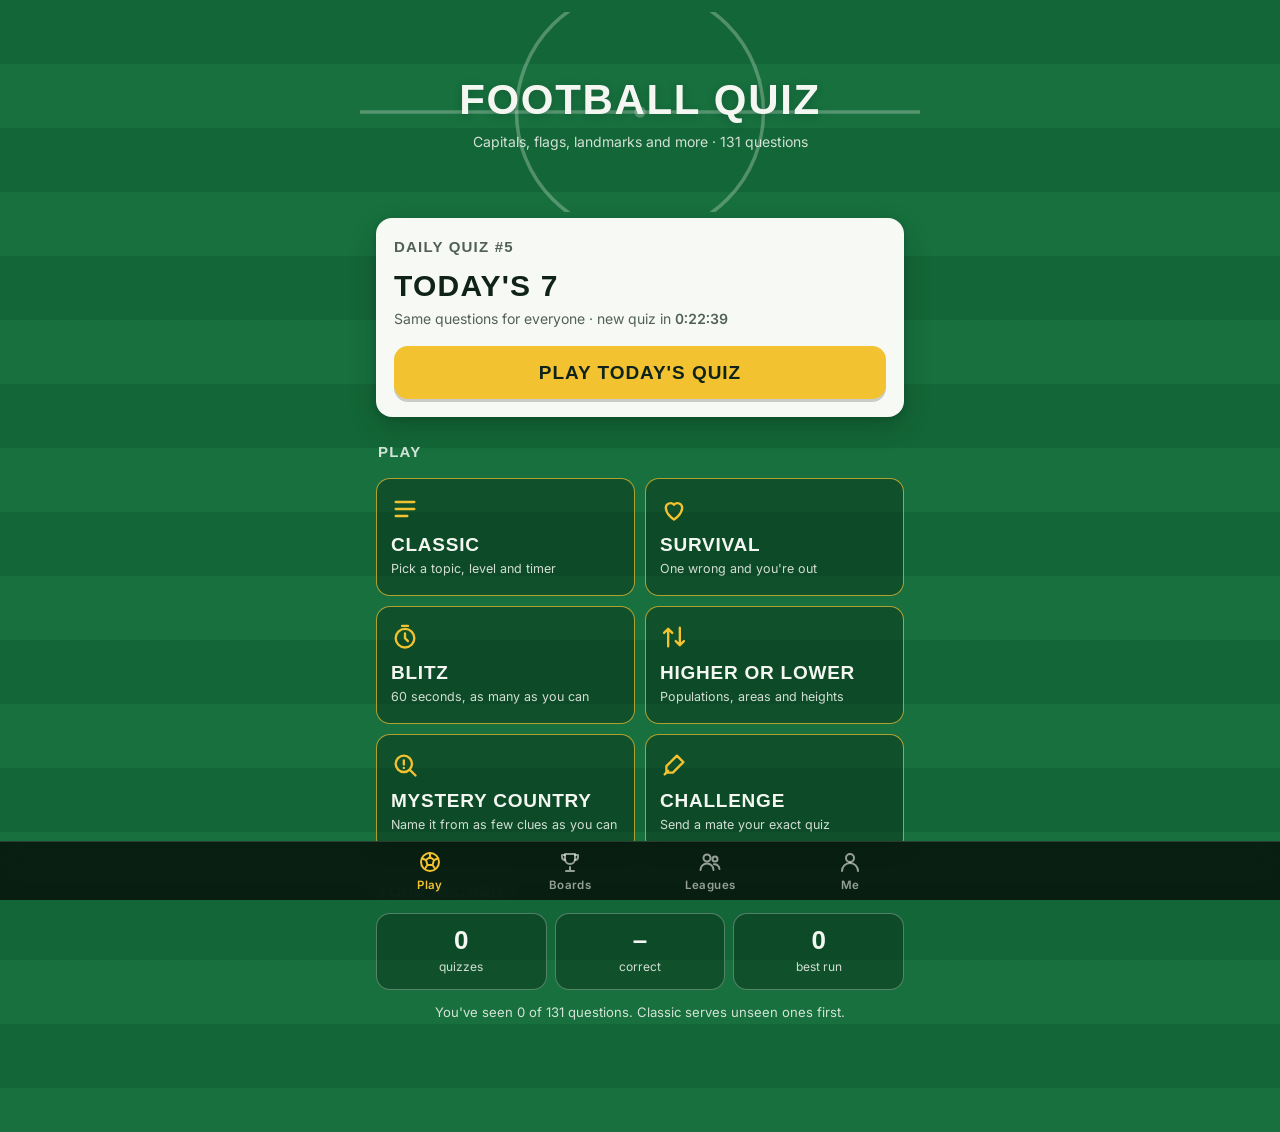
==== docs/index.html @ 6a67f7ca "Fork the Football Quiz shell (work in progress: content, server and JS renamed) Co-Authored-By: Clau" ====
<!doctype html>
<html lang="en">
<head>
<meta charset="utf-8">
<meta name="viewport" content="width=device-width, initial-scale=1, viewport-fit=cover">
<title>Football Quiz</title>
<meta name="description" content="Football general knowledge quiz, 1999 to today: a daily quiz plus classic games across the Premier League, La Liga, Serie A, Europe and international football.">
<meta name="theme-color" content="#136637" media="(prefers-color-scheme: light)">
<meta name="theme-color" content="#08170e" media="(prefers-color-scheme: dark)">
<link rel="manifest" href="manifest.json">
<link rel="icon" href="icon-192.png">
<link rel="apple-touch-icon" href="icon-192.png">
<link rel="preload" href="fonts/oswald-latin.woff2" as="font" type="font/woff2" crossorigin>
<link rel="preload" href="fonts/inter-latin.woff2" as="font" type="font/woff2" crossorigin>
<link rel="stylesheet" href="app.css">
<script defer src="js/daily-gen.js"></script>
<script defer src="js/match.js"></script>
<script defer src="js/ach-defs.js"></script>
<script defer src="js/core.js"></script>
<script defer src="js/achievements.js"></script>
<script defer src="js/quiz.js"></script>
<script defer src="js/social.js"></script>
<script defer src="js/report.js"></script>
<script defer src="js/modes.js"></script>
<script defer src="js/games.js"></script>
<script defer src="js/compete.js"></script>
<script defer src="js/board.js"></script>
<script defer src="js/push.js"></script>
<script defer src="js/me.js"></script>
<script defer src="js/app.js"></script>
</head>
<body>
<main>

<!-- ============ PLAY tab ============ -->
<section id="home">
  <header class="pitchhead">
    <svg viewBox="0 0 390 200" preserveAspectRatio="xMidYMid slice" aria-hidden="true">
      <g fill="none" stroke="#f4f7f1" stroke-opacity=".28" stroke-width="2.5">
        <line x1="-20" y1="100" x2="410" y2="100"/>
        <circle cx="195" cy="100" r="86"/>
      </g>
      <circle cx="195" cy="100" r="4" fill="#f4f7f1" fill-opacity=".28"/>
    </svg>
    <div class="ttl">
      <h1>Football Quiz</h1>
      <p id="subtitle">1999 to today</p>
    </div>
  </header>

  <div class="card daily" id="dailyCard">
    <div class="row1"><span class="lbl" id="dLabel">Daily quiz</span><span class="flame" id="dFlame"></span></div>
    <div id="dTodo">
      <h2>Today's 7</h2>
      <p class="meta">Same questions for everyone · new quiz in <span class="countdown" id="dCount1">--:--:--</span></p>
      <button class="btn" id="dPlay">Play today's quiz</button>
    </div>
    <div id="dDone" class="hidden">
      <div class="doneRow"><span class="score" id="dScore"></span><div class="grid7" id="dGrid"></div></div>
      <p class="meta" id="dRank" style="margin-top:8px"></p>
      <p class="meta">Come back tomorrow · next quiz in <span class="countdown" id="dCount2">--:--:--</span></p>
      <div class="btns"><button class="btn" id="dShare">Share</button><button class="btn ghost" id="dBoard">Daily board</button></div>
    </div>
  </div>

  <button class="divstrip tile hidden" id="divStrip">
    <span class="dic" aria-hidden="true"><svg viewBox="0 0 24 24" width="22" height="22" fill="none" stroke="currentColor" stroke-width="2" stroke-linecap="round" stroke-linejoin="round"><path d="M12 3v18M5 9l7-6 7 6"/><path d="M5 15l7 6 7-6" opacity=".45"/></svg></span>
    <span class="dtx"><b id="divTier"></b><span id="divLine"></span></span>
    <span class="chev" aria-hidden="true">›</span>
  </button>

  <a class="tile getapp hidden" id="getApp" href="https://github.com/teo2301/football-quiz/releases/latest" rel="noopener">
    <b>Get the Android app</b><span>Same game, full screen, straight from your home screen</span>
  </a>

  <div class="tile getapp hidden" id="getAppIos">
    <b>Get the iPhone app</b><span>Tap the Share button <svg aria-hidden="true" width="14" height="14" viewBox="0 0 24 24" fill="none" stroke="currentColor" stroke-width="2" stroke-linecap="round" stroke-linejoin="round" style="vertical-align:-2px"><path d="M12 3v12M7 8l5-5 5 5M5 14v5a2 2 0 0 0 2 2h10a2 2 0 0 0 2-2v-5"/></svg> in Safari, then Add to Home Screen. Same game, full screen, works offline.</span>
  </div>

  <h2 class="sec">Play</h2>
  <div class="modes" id="modes"></div>

  <h2 class="sec">Your record</h2>
  <div class="stats">
    <div class="stat tile"><b id="sPlayed">0</b><span>quizzes</span></div>
    <div class="stat tile"><b id="sPct">–</b><span>correct</span></div>
    <div class="stat tile"><b id="sStreak">0</b><span>best run</span></div>
  </div>
  <p class="small center" id="seenNote"></p>
</section>

<!-- ============ Classic setup ============ -->
<section id="setup" class="hidden">
  <div class="pagehead"><h1>Classic</h1><button class="iconbtn" id="setupBack">Back</button></div>
  <h2 class="sec">Competition</h2>
  <div class="chips" id="leagues"></div>
  <h2 class="sec">Difficulty</h2>
  <div class="chips" id="diffs"></div>
  <h2 class="sec">Questions</h2>
  <div class="chips" id="lengths"></div>
  <h2 class="sec">Timer</h2>
  <div class="chips" id="timers"></div>
  <button class="btn" id="start">Kick off</button>
  <p class="small center" id="pool"></p>
</section>

<!-- ============ Playing ============ -->
<section id="play" class="hidden">
  <div class="playtop"><span class="mname" id="mname">Classic</span><button class="iconbtn" id="quit">Quit</button></div>
  <div class="scoreboard">
    <div><span id="sbQL">Question</span><b id="sbQ">1/10</b></div>
    <div><span id="sbPL">Points</span><b id="sbP">0</b></div>
    <div><span id="sbClockL">Clock</span><b id="sbC">0:00</b></div>
  </div>
  <div class="segs" id="segs"></div>
  <div class="card qcard">
    <button class="lifeline hidden" id="fifty" aria-label="50:50 lifeline: remove two wrong answers, half points">50:50</button>
    <span class="tag" id="qtag"></span>
    <p class="q" id="qtext"></p>
  </div>
  <div class="opts" id="opts"></div>
  <div class="fact hidden" id="fact"><b>Did you know</b><p id="factText"></p></div>
  <button class="btn hidden" id="next">Next</button>
  <button class="linkbtn reportlink hidden" id="reportBtn" type="button">Something wrong with this question?</button>
</section>

<!-- ============ Higher or lower ============ -->
<section id="hilo" class="hidden">
  <div class="playtop"><span class="mname">Higher or lower</span><button class="iconbtn" id="hiQuit">Quit</button></div>
  <div class="scoreboard">
    <div><span>Streak</span><b id="hiStreak">0</b></div>
    <div><span>Best</span><b id="hiBest">0</b></div>
  </div>
  <p class="hicat" id="hiCat"></p>
  <div class="card statcard" id="hiA"></div>
  <div class="vs"><span>vs</span></div>
  <div class="card statcard" id="hiB"></div>
  <p class="hiask" id="hiAsk"></p>
  <div class="hibtns" id="hiBtns">
    <button class="btn" id="hiBtn"><span aria-hidden="true">▲ </span>Higher</button>
    <button class="btn" id="loBtn"><span aria-hidden="true">▼ </span>Lower</button>
  </div>
  <button class="btn hidden" id="hiNext">Next</button>
  <p class="small center" id="hiNote"></p>
</section>

<!-- ============ Career path ============ -->
<section id="career" class="hidden">
  <div class="playtop"><span class="mname">Career path</span><button class="iconbtn" id="cQuit">Quit</button></div>
  <div class="scoreboard">
    <div><span>Player</span><b id="cNum">1/5</b></div>
    <div><span>Points</span><b id="cPts">0</b></div>
    <div><span>Worth</span><b id="cWorth">5</b></div>
  </div>
  <div class="card ccard">
    <span class="tag">Senior clubs in order</span>
    <ol class="path" id="cPath"></ol>
    <p class="left" id="cLeft"></p>
  </div>
  <div id="cAsk">
    <div class="namerow guessrow"><input id="cGuess" maxlength="60" placeholder="Who is it?" autocomplete="off" autocorrect="off" autocapitalize="words" spellcheck="false"><button class="btn" id="cGuessBtn">Guess</button></div>
    <p class="msg" id="cMsg" aria-live="polite"></p>
    <div class="cbtns"><button class="btn ghost" id="cClue">Next clue</button><button class="btn ghost" id="cGiveUp">Give up</button></div>
    <p class="small center">5 points with one club showing, then 4, 3, 2 and 1. A wrong guess shows the next clue.</p>
  </div>
  <div id="cRes" class="hidden">
    <div class="card cres"><p class="lbl">It was</p><p class="who" id="cResName"></p><p id="cResLine"></p></div>
    <button class="btn" id="cNext">Next player</button>
  </div>
</section>

<!-- ============ Result ============ -->
<section id="done" class="hidden">
  <div class="card result">
    <div class="lbl" id="rLabel">Full time</div>
    <div class="big" id="final"></div>
    <p class="verdict" id="verdict"></p>
    <div class="grid7 hidden" id="rGrid"></div>
    <p class="flame hidden" id="rFlame"></p>
    <button class="btn hidden" id="rShare">Share result</button>
  </div>
  <div class="postbox">
    <div id="postAsk" class="hidden">
      <p>Put your score on the board? Pick a name:</p>
      <div class="namerow"><input id="nameIn" maxlength="16" placeholder="Your name" autocomplete="nickname" autocapitalize="words"><button class="btn" id="postBtn">Post</button></div>
    </div>
    <p id="postMsg" class="msg hidden"></p>
  </div>
  <div class="tile pushask hidden" id="pushAsk">
    <p class="pat"><b>Want a nudge when tomorrow's quiz is up?</b></p>
    <p class="cmeta">One notification a day at about 9am, plus when a mate beats your challenge. Switch any of them off in the Me tab.</p>
    <div class="btnpair"><button class="btn" id="paYes">Turn on</button><button class="btn ghost" id="paNo">Not now</button></div>
    <p class="msg err hidden" id="paMsg" aria-live="polite"></p>
  </div>
  <div id="chBox" class="hidden">
    <button class="btn" id="rChallenge">Challenge a mate</button>
    <p class="msg hidden" id="chMsg" aria-live="polite"></p>
  </div>
  <button class="btn" id="again">Play again</button>
  <button class="btn ghost" id="menu">Home</button>
  <h2 class="sec" id="missedH">What you missed</h2>
  <ul class="review" id="missed"></ul>
</section>

<!-- ============ Challenge hub ============ -->
<section id="chal" class="hidden">
  <div class="pagehead"><h1>Challenge</h1><button class="iconbtn" id="chalBack">Back</button></div>
  <div class="card">
    <h2 class="ctitle">Got a code?</h2>
    <p class="cmeta">Play the exact quiz a mate played, then see your scores side by side.</p>
    <div class="namerow incard"><input id="chCode" class="code" maxlength="7" placeholder="ABC123" autocomplete="off" autocorrect="off" autocapitalize="characters" spellcheck="false"><button class="btn" id="chGo">Play</button></div>
    <p class="msg hidden" id="chGoMsg" aria-live="polite"></p>
  </div>
  <div class="tile howto">
    <b>Send one</b>
    <p>Play a Classic quiz, then tap <em>Challenge a mate</em> on the result screen. They get the same questions in the same order.</p>
    <button class="btn ghost" id="chClassic">Play Classic</button>
  </div>
  <h2 class="sec">Head to head</h2>
  <ul class="lb" id="h2hList"></ul>
  <p class="small center" id="h2hMsg"></p>
  <h2 class="sec">Your challenges</h2>
  <ul class="lb" id="chList"></ul>
  <p class="small center" id="chListMsg"></p>
</section>

<!-- ============ Challenge invite ============ -->
<section id="chIntro" class="hidden">
  <div class="pagehead"><h1>Challenge</h1><button class="iconbtn" id="ciBack">Home</button></div>
  <div class="card invite">
    <div class="lbl" id="ciCode"></div>
    <p class="who" id="ciFrom"></p>
    <p class="sub" id="ciSub">challenges you</p>
    <div class="target hidden" id="ciTarget"><span>Score to beat</span><b id="ciScore"></b><em id="ciPts"></em></div>
    <p class="cmeta" id="ciMeta"></p>
    <button class="btn hidden" id="ciPlay">Kick off</button>
    <p class="msg hidden" id="ciMsg" aria-live="polite"></p>
  </div>
</section>

<!-- ============ Challenge result: side by side ============ -->
<section id="vs" class="hidden">
  <div class="card result vscard">
    <div class="lbl" id="vsLabel">Challenge</div>
    <div class="vsrow">
      <div class="side"><span class="nm" id="vsAName">You</span><b id="vsA">–</b><em id="vsAP"></em></div>
      <div class="mid">v</div>
      <div class="side"><span class="nm" id="vsBName"></span><b id="vsB">–</b><em id="vsBP"></em></div>
    </div>
    <p class="verdict" id="vsVerdict"></p>
    <p class="h2h" id="vsH2h"></p>
  </div>
  <p class="msg hidden" id="vsMsg" aria-live="polite"></p>
  <div id="vsPlays" class="hidden">
    <h2 class="sec">Who's played</h2>
    <ul class="lb" id="vsPlayList"></ul>
    <button class="btn" id="vsShare">Share the challenge again</button>
  </div>
  <div id="vsQs">
    <h2 class="sec">Question by question</h2>
    <ul class="review qq" id="vsQList"></ul>
  </div>
  <button class="btn ghost" id="vsHome">Home</button>
</section>

<!-- ============ BOARDS tab ============ -->
<section id="boards" class="hidden">
  <div class="pagehead"><h1>Boards</h1></div>
  <div class="chips" id="bKind"></div>
  <div class="chips" id="bPeriod" style="margin-top:6px;padding-top:6px;border-top:1px solid var(--tileb)"></div>
  <div class="chips" id="bLen"></div>
  <h2 class="sec" id="bTitle"></h2>
  <ul class="lb" id="lb"></ul>
  <p class="small center" id="bMsg"></p>
  <p class="small center" id="bNote"></p>
</section>

<!-- ============ LEAGUES tab ============ -->
<section id="leaguesTab" class="hidden">
  <div class="pagehead"><h1>Leagues</h1></div>
  <div class="card divcard" id="divCard">
    <div class="row1"><span class="lbl">This week's division</span><span class="left" id="dvLeft"></span></div>
    <h2 class="ctitle" id="dvTier"></h2>
    <div class="ladder" id="dvLadder"></div>
    <p class="banner hidden" id="dvLast"></p>
    <p class="cmeta" id="dvLine"></p>
  </div>
  <ul class="lb divtable" id="dvTable"></ul>
  <p class="small" id="dvNote">Every game you post earns points: Classic, daily and career-path points as scored, 1 per correct answer in Survival, Blitz and Higher or lower. Tables of 20; every Monday at midnight the top 3 go up and the bottom 3 go down.</p>

  <h2 class="sec">Private leagues</h2>
  <ul class="lb" id="lgList"></ul>
  <p class="small center" id="lgMsg"></p>
  <div class="tile join hidden" id="lgInvite">
    <b id="lgInviteName"></b>
    <p id="lgInviteMeta"></p>
    <div class="btnpair"><button class="btn" id="lgInviteJoin">Join league</button><button class="btn ghost" id="lgInviteNo">Not now</button></div>
  </div>
  <div class="tile form">
    <b>Join with a code</b>
    <div class="namerow"><input id="lgCode" class="code" maxlength="7" placeholder="ABC123" autocomplete="off" autocorrect="off" autocapitalize="characters" spellcheck="false"><button class="btn" id="lgJoin">Join</button></div>
  </div>
  <div class="tile form">
    <b>Start a league</b>
    <div class="namerow"><input id="lgName" maxlength="24" placeholder="League name" autocomplete="off" autocapitalize="words"><button class="btn" id="lgCreate">Create</button></div>
  </div>
  <p class="msg hidden" id="lgFormMsg" aria-live="polite"></p>
</section>

<!-- ============ One private league ============ -->
<section id="league" class="hidden">
  <div class="pagehead"><h1 id="lName">League</h1><button class="iconbtn" id="lBack">Back</button></div>
  <div class="tile codetile">
    <div><span class="lbl">Join code</span><b class="codebig" id="lCode"></b></div>
    <button class="btn" id="lInvite">Invite</button>
  </div>
  <div class="chips" id="lPeriod"></div>
  <ul class="lb" id="lTable"></ul>
  <p class="small center" id="lMsg"></p>
  <p class="small" id="lNote">Points from every mode, for players who are in the league. The week runs Monday to Sunday (UK time).</p>
  <button class="btn ghost" id="lLeave">Leave league</button>
</section>

<!-- ============ Name sheet (shared) ============ -->
<div class="sheet hidden" id="nameSheet" role="dialog" aria-modal="true" aria-labelledby="nsTitle">
  <div class="card">
    <h2 class="ctitle" id="nsTitle">Pick a name</h2>
    <p class="cmeta" id="nsWhy">Your mates will see it in tables and challenges.</p>
    <div class="namerow incard"><input id="nsName" maxlength="16" placeholder="Your name" autocomplete="nickname" autocapitalize="words"><button class="btn" id="nsSave">Save</button></div>
    <p class="msg hidden" id="nsMsg"></p>
    <button class="linkbtn" id="nsCancel">Cancel</button>
  </div>
</div>

<!-- ============ Report sheet (answer screen) ============ -->
<div class="sheet hidden" id="reportSheet" role="dialog" aria-modal="true" aria-labelledby="rpTitle">
  <div class="card">
    <h2 class="ctitle" id="rpTitle">Report this question</h2>
    <p class="cmeta rpq" id="rpQ"></p>
    <p class="cmeta" id="rpA"></p>
    <div class="chips incard" id="rpWhy" data-r=""></div>
    <textarea class="rpnote" id="rpNote" maxlength="300" rows="3" placeholder="Anything to add? (optional)"></textarea>
    <p class="msg hidden" id="rpMsg"></p>
    <button class="btn" id="rpSend" type="button">Send report</button>
    <button class="linkbtn" id="rpCancel" type="button">Cancel</button>
  </div>
</div>

<!-- ============ ME tab ============ -->
<section id="me" class="hidden">
  <div class="pagehead"><h1>Me</h1></div>
  <div class="tile">
    <p style="margin:0 0 10px">Your name on the boards</p>
    <div class="namerow"><input id="meName" maxlength="16" placeholder="Pick a name" autocomplete="nickname" autocapitalize="words"><button class="btn" id="meSave">Save</button></div>
    <p class="msg hidden" id="meMsg"></p>
  </div>
  <h2 class="sec">Your record</h2>
  <div class="stats">
    <div class="stat tile"><b id="mDaily">0</b><span>dailies</span></div>
    <div class="stat tile"><b id="mDStreak">0</b><span>day streak</span></div>
    <div class="stat tile"><b id="mDBest">0</b><span>best streak</span></div>
  </div>
  <div class="stats" style="margin-top:8px">
    <div class="stat tile"><b id="mPlayed">0</b><span>classic</span></div>
    <div class="stat tile"><b id="mPct">–</b><span>correct</span></div>
    <div class="stat tile"><b id="mSeen">0</b><span>seen</span></div>
  </div>
  <h2 class="sec">Personal bests</h2>
  <div class="stats">
    <div class="stat tile"><b id="bSurvival">–</b><span>survival</span></div>
    <div class="stat tile"><b id="bBlitz">–</b><span>blitz</span></div>
    <div class="stat tile"><b id="bHilo">–</b><span>hi-lo</span></div>
    <div class="stat tile"><b id="bCareer">–</b><span>career</span></div>
  </div>
  <div class="achhead"><h2 class="sec">Achievements</h2><span id="achCount"></span></div>
  <div class="achgrid" id="achGrid"></div>
  <p class="small">Earned on this phone. Your best three show next to your name on the boards.</p>
  <h2 class="sec">Settings</h2>
  <div class="tile" style="padding-top:4px;padding-bottom:4px">
    <div class="setrow" id="hapticsRow"><span class="stx"><b>Vibrate</b><span>A buzz when you're right, two when you're wrong</span></span>
      <button class="switch" id="setHaptics" role="switch" aria-checked="true" aria-label="Vibrate"></button></div>
    <div class="setrow"><span class="stx"><b>Sounds</b><span>Crowd cheers, groans and the final whistle</span></span>
      <button class="switch" id="setSound" role="switch" aria-checked="false" aria-label="Sounds"></button></div>
  </div>
  <h2 class="sec">Notifications</h2>
  <div class="tile" style="padding-top:4px;padding-bottom:4px">
    <div id="pushList"></div>
    <p class="small pushnote hidden" id="pushNote"></p>
    <p class="msg hidden" id="pushMsg" aria-live="polite"></p>
  </div>
  <h2 class="sec">About</h2>
  <div class="tile">
    <p style="margin:0">No accounts, no ads, no tracking. Your name and scores are only used for the boards.</p>
    <p style="margin:10px 0 0"><a href="privacy.html">Privacy policy</a></p>
    <p style="margin:10px 0 0"><a href="https://github.com/teo2301/football-quiz/releases/latest" rel="noopener">Download the Android app</a> · iPhone: Share → Add to Home Screen</p>
  </div>
  <p class="small center" id="version"></p>
</section>

</main>

<nav class="tabbar" id="tabbar">
  <button data-tab="home" aria-current="page"><svg viewBox="0 0 24 24" fill="none" stroke="currentColor" stroke-width="2" stroke-linecap="round" stroke-linejoin="round"><circle cx="12" cy="12" r="9"/><path d="M12 7l4 3-1.5 5h-5L8 10z"/><path d="M12 7V3M16 10l4-1.5M14.5 15l2.5 3.5M9.5 15L7 18.5M8 10L4 8.5"/></svg>Play</button>
  <button data-tab="boards"><svg viewBox="0 0 24 24" fill="none" stroke="currentColor" stroke-width="2" stroke-linecap="round" stroke-linejoin="round"><path d="M8 21h8M12 17v4M7 4h10v5a5 5 0 0 1-10 0z"/><path d="M17 5h3v2a3 3 0 0 1-3 3M7 5H4v2a3 3 0 0 0 3 3"/></svg>Boards</button>
  <button data-tab="leaguesTab"><svg viewBox="0 0 24 24" fill="none" stroke="currentColor" stroke-width="2" stroke-linecap="round" stroke-linejoin="round"><circle cx="9" cy="8" r="3.5"/><path d="M2.5 20a6.5 6.5 0 0 1 13 0"/><circle cx="17" cy="9" r="2.5"/><path d="M16 14.2a5 5 0 0 1 5.5 4.8"/></svg>Leagues</button>
  <button data-tab="me"><svg viewBox="0 0 24 24" fill="none" stroke="currentColor" stroke-width="2" stroke-linecap="round" stroke-linejoin="round"><circle cx="12" cy="8" r="4"/><path d="M4 21a8 8 0 0 1 16 0"/></svg>Me</button>
</nav>
<div class="toast hidden" id="toast" role="status" aria-live="polite"></div>
<div class="achtoast hidden" id="achToast" role="status" aria-live="polite">
  <span class="badge big" id="atIc" aria-hidden="true"></span>
  <span class="tx"><span class="lbl">Achievement unlocked</span><b id="atName"></b><span class="ds" id="atDesc"></span></span>
</div>
<div class="goal hidden" id="goal" aria-live="polite">
  <div class="frame" aria-hidden="true"><div class="net"></div></div>
  <div class="confetti" id="confetti" aria-hidden="true"></div>
  <div class="gtx"><b id="goalText">Goal!</b><span id="goalSub">Perfect score</span></div>
</div>
</body>
</html>
---- docs/app.css ----
/* Football Quiz - pitch theme. Keep iOS 12 / old WebView safe:
   no flexbox gap, no clamp(), no inset, no aspect-ratio, single-position colour stops. */
@font-face{font-family:"Inter";font-style:normal;font-weight:400 700;font-display:swap;src:url(fonts/inter-latin.woff2) format("woff2");unicode-range:U+0000-00FF,U+0131,U+0152-0153,U+02BB-02BC,U+02C6,U+02DA,U+02DC,U+0304,U+0308,U+0329,U+2000-206F,U+20AC,U+2122,U+2191,U+2193,U+2212,U+2215,U+FEFF,U+FFFD}
@font-face{font-family:"Inter";font-style:normal;font-weight:400 700;font-display:swap;src:url(fonts/inter-latin-ext.woff2) format("woff2");unicode-range:U+0100-02BA,U+02BD-02C5,U+02C7-02CC,U+02CE-02D7,U+02DD-02FF,U+1D00-1DBF,U+1E00-1E9F,U+1EF2-1EFF,U+2020,U+20A0-20AB,U+20AD-20C4,U+2113,U+2C60-2C7F,U+A720-A7FF}
@font-face{font-family:"Oswald";font-style:normal;font-weight:500 700;font-display:swap;src:url(fonts/oswald-latin.woff2) format("woff2");unicode-range:U+0000-00FF,U+0131,U+0152-0153,U+02BB-02BC,U+02C6,U+02DA,U+02DC,U+0304,U+0308,U+0329,U+2000-206F,U+20AC,U+2122,U+2191,U+2193,U+2212,U+2215,U+FEFF,U+FFFD}
@font-face{font-family:"Oswald";font-style:normal;font-weight:500 700;font-display:swap;src:url(fonts/oswald-latin-ext.woff2) format("woff2");unicode-range:U+0100-02BA,U+02BD-02C5,U+02C7-02CC,U+02CE-02D7,U+02DD-02FF,U+1D00-1DBF,U+1E00-1E9F,U+1EF2-1EFF,U+2020,U+20A0-20AB,U+20AD-20C4,U+2113,U+2C60-2C7F,U+A720-A7FF}

:root{
  --chalk:#f4f7f1; --chalk2:rgba(244,247,241,.85); --chalk3:rgba(244,247,241,.6);
  --tile:rgba(6,32,17,.38); --tileb:rgba(244,247,241,.3);
  --card:#f7f9f4; --ink:#10231a; --ink2:#526157; --cardb:rgba(16,35,26,.08);
  --yellow:#f2c230; --flame:#a33a06; --wrong:#b8430b; --segwrong:#e8590c; --segnone:rgba(244,247,241,.25);
  --fact:rgba(6,28,15,.6); --score:#0a1f13; --right:#1d7a43;
  --head:"Oswald","Arial Narrow",Impact,sans-serif;
  --body:"Inter",system-ui,-apple-system,"Segoe UI",Roboto,sans-serif;
  --page:repeating-linear-gradient(180deg,#136637 0,#136637 64px,#17703e 64px,#17703e 128px);
}
@media (prefers-color-scheme:dark){:root{
  --card:#13261b; --ink:#eef3ec; --ink2:rgba(238,243,236,.7); --cardb:rgba(238,243,236,.16);
  --tileb:rgba(238,243,236,.16); --flame:#f2c230; --right:#4cc77e;
  --page:radial-gradient(ellipse 70% 45% at 0 0,rgba(255,247,214,.16),rgba(255,247,214,0) 100%),
         radial-gradient(ellipse 70% 45% at 100% 0,rgba(255,247,214,.16),rgba(255,247,214,0) 100%),
         repeating-linear-gradient(180deg,#08170e 0,#08170e 64px,#0b1d12 64px,#0b1d12 128px);
}}

*{box-sizing:border-box}
html{background:#136637}
@media (prefers-color-scheme:dark){html{background:#08170e}}
body{margin:0;min-height:100vh;background:var(--page);color:var(--chalk);font:16px/1.45 var(--body);
  -webkit-tap-highlight-color:transparent;-webkit-text-size-adjust:100%}
main{max-width:560px;margin:0 auto;padding:12px 16px calc(96px + env(safe-area-inset-bottom))}
body.playing main{padding-bottom:calc(28px + env(safe-area-inset-bottom))}
button{font:inherit;color:inherit}
a{color:var(--yellow)}
.hidden{display:none!important}
.center{text-align:center}
.small{font-size:.82rem;color:var(--chalk2)}

/* ---------- headings */
h1,h2,h3,.oswald{font-family:var(--head);text-transform:uppercase;letter-spacing:.04em;margin:0}
h1{font-size:30px;font-weight:700}
.sec{font-size:15px;font-weight:600;color:var(--chalk2);margin:24px 2px 10px;letter-spacing:.08em}
.pagehead{display:flex;align-items:center;justify-content:space-between;min-height:48px;margin:6px 0 10px}
.pagehead h1{font-size:28px}

/* ---------- home header: centre circle + halfway line */
.pitchhead{position:relative;height:200px;margin:0 -16px 6px;text-align:center;overflow:hidden}
.pitchhead svg{position:absolute;left:0;top:0;width:100%;height:100%}
.pitchhead .ttl{position:absolute;left:0;right:0;top:66px}
.pitchhead h1{font-size:42px;font-weight:700;line-height:1.05;letter-spacing:.04em;text-shadow:0 2px 10px rgba(0,0,0,.18)}
.pitchhead p{margin:10px 0 0;color:var(--chalk2);font-size:14px}

/* ---------- cards and tiles */
.card{background:var(--card);color:var(--ink);border-radius:16px;padding:18px;
  box-shadow:0 10px 28px rgba(0,0,0,.18),0 2px 6px rgba(0,0,0,.12)}
@media (prefers-color-scheme:dark){.card{border:1px solid var(--cardb);box-shadow:0 10px 28px rgba(0,0,0,.35)}}
.tile{background:var(--tile);border:1px solid var(--tileb);border-radius:14px;padding:14px;color:var(--chalk)}

/* ---------- buttons */
.btn{display:block;width:100%;min-height:52px;border:0;border-radius:14px;padding:13px 16px;cursor:pointer;
  background:var(--yellow);color:#10231a;font-family:var(--head);font-weight:600;font-size:19px;
  text-transform:uppercase;letter-spacing:.05em;margin-top:16px;box-shadow:0 3px 0 rgba(0,0,0,.18)}
.btn:active{-webkit-transform:translateY(1px);transform:translateY(1px)}
.btn:disabled{opacity:.5;cursor:default}
.btn.ghost{background:var(--tile);color:var(--chalk);border:1px solid var(--tileb);box-shadow:none}
.card .btn.ghost{background:transparent;color:var(--ink);border-color:var(--cardb)}
.iconbtn{min-width:44px;min-height:44px;border:1px solid var(--tileb);background:var(--tile);border-radius:12px;
  padding:0 14px;cursor:pointer;font-size:14px;font-weight:600;color:var(--chalk)}
.linkbtn{background:none;border:0;color:inherit;text-decoration:underline;padding:10px 4px;cursor:pointer;font-size:.9rem;min-height:44px}

/* ---------- chips (setup + boards) */
.chips{display:flex;flex-wrap:wrap;margin:0 -4px}
.chip{min-height:44px;margin:4px;border:1px solid var(--tileb);background:var(--tile);color:var(--chalk);
  border-radius:999px;padding:10px 16px;font-size:15px;cursor:pointer}
.chip[aria-pressed=true]{background:var(--yellow);border-color:var(--yellow);color:#10231a;font-weight:600}
.seg{display:flex;background:var(--tile);border:1px solid var(--tileb);border-radius:14px;padding:4px}
.seg button{-webkit-box-flex:1;flex:1;min-height:44px;border:0;background:none;border-radius:10px;
  font-family:var(--head);font-weight:600;font-size:16px;text-transform:uppercase;letter-spacing:.05em;
  color:var(--chalk2);cursor:pointer}
.seg button[aria-pressed=true]{background:var(--yellow);color:#10231a}

/* ---------- daily card */
.daily .row1{display:flex;align-items:center;justify-content:space-between}
.daily .lbl{font-family:var(--head);font-weight:600;font-size:15px;letter-spacing:.08em;text-transform:uppercase;color:var(--ink2)}
.daily .flame{font-weight:700;color:var(--flame);font-size:15px;white-space:nowrap}
.daily h2{font-size:30px;font-weight:700;margin:6px 0 2px;color:var(--ink)}
.daily .meta{color:var(--ink2);font-size:14px;margin:0}
.daily .score{font-family:var(--head);font-weight:700;font-size:40px;line-height:1;font-variant-numeric:tabular-nums}
.daily .doneRow{display:flex;align-items:center;margin-top:12px}
.daily .doneRow .score{margin-right:14px}
.daily .btns{display:flex;margin-top:14px}
.daily .btns .btn{margin-top:0}
.daily .btns .btn + .btn{margin-left:10px}
.grid7{display:flex;flex-wrap:wrap}
.grid7 i{display:block;width:22px;height:22px;border-radius:5px;margin:2px 5px 2px 0;background:var(--right)}
.grid7 i.x{background:var(--segwrong)}
.countdown{font-variant-numeric:tabular-nums;font-weight:600}

/* ---------- mode tiles */
.modes{display:flex;flex-wrap:wrap;margin:0 -5px}
.mode{position:relative;width:calc(50% - 10px);margin:5px;min-height:118px;text-align:left;cursor:pointer;
  display:block;vertical-align:top;padding:12px 14px 14px}
.mode .ic{display:block;width:28px;height:28px;margin-bottom:8px;opacity:.9}
.mode .ic svg{display:block}
.mode b{font-family:var(--head);font-weight:600;font-size:19px;text-transform:uppercase;letter-spacing:.04em;display:block}
.mode span{font-size:12.5px;color:var(--chalk2);display:block;margin-top:1px}
.mode.active{border-color:rgba(242,194,48,.7)}
.mode.active .ic{color:var(--yellow);opacity:1}
.mode:disabled{cursor:default}
.mode:disabled b,.mode:disabled span,.mode:disabled .ic{opacity:.55}
.soon{position:absolute;top:10px;right:10px;font-size:10.5px;font-weight:700;letter-spacing:.06em;text-transform:uppercase;
  background:rgba(244,247,241,.16);color:var(--chalk);border-radius:999px;padding:3px 8px}

/* ---------- record tiles */
.stats{display:flex;margin:0 -4px}
.stat{-webkit-box-flex:1;flex:1;margin:0 4px;text-align:center;padding:12px 6px}
.stat b{display:block;font-family:var(--head);font-weight:600;font-size:26px;line-height:1.1;font-variant-numeric:tabular-nums}
.stat span{font-size:12px;color:var(--chalk2)}

/* ---------- play: scoreboard + progress */
.playtop{display:flex;align-items:center;justify-content:space-between;margin:2px 0 10px}
.playtop .mname{font-family:var(--head);font-weight:600;font-size:16px;letter-spacing:.08em;text-transform:uppercase;color:var(--chalk2)}
.scoreboard{display:flex;background:var(--score);border-radius:12px;padding:8px 4px;box-shadow:inset 0 0 0 1px rgba(244,247,241,.08)}
.scoreboard div{-webkit-box-flex:1;flex:1;text-align:center}
.scoreboard div + div{border-left:1px solid rgba(244,247,241,.12)}
.scoreboard span{display:block;font-size:11px;letter-spacing:.08em;text-transform:uppercase;color:var(--chalk3)}
.scoreboard b{display:block;font-family:var(--head);font-weight:600;font-size:28px;line-height:1.15;color:var(--yellow);font-variant-numeric:tabular-nums}
.scoreboard b.low{color:var(--segwrong)}
.segs{display:flex;margin:12px 0 14px}
.segs i{-webkit-box-flex:1;flex:1;height:6px;border-radius:3px;background:var(--segnone)}
.segs i + i{margin-left:3px}
.segs i.ok{background:var(--chalk)}
.segs i.no{background:var(--segwrong)}
.segs i.now{background:rgba(244,247,241,.55)}
.qcard .tag{display:inline-block;font-size:12px;font-weight:600;letter-spacing:.04em;text-transform:uppercase;color:var(--ink2);margin-bottom:8px}
.qcard .q{font-size:19px;font-weight:600;line-height:1.35;margin:0}

/* ---------- answers */
.opts{margin-top:12px}
.opt{display:flex;align-items:center;width:100%;min-height:56px;text-align:left;margin-top:10px;cursor:pointer;
  background:var(--tile);border:1px solid var(--tileb);border-radius:14px;padding:12px 14px;color:var(--chalk);font-size:16.5px;font-weight:500}
.opt .t{-webkit-box-flex:1;flex:1}
.opt .st{font-size:12px;font-weight:700;letter-spacing:.04em;text-transform:uppercase;margin-left:10px;white-space:nowrap}
.opt .st svg{width:16px;height:16px;vertical-align:-3px;margin-right:4px}
.opt:disabled{cursor:default}
.opt.right{background:#fff;color:#10231a;border-color:#fff;box-shadow:0 0 0 3px var(--yellow);opacity:1}
.opt.right .st{color:#7a5a00}
.opt.wrong{background:var(--wrong);border-color:var(--wrong);color:#fff;opacity:1}
.opt.dim{opacity:.5}
.opt.dim .t{text-decoration:line-through}
.fact{margin-top:14px;padding:14px 16px;border-radius:14px;background:var(--fact);border:1px solid rgba(244,247,241,.14)}
.fact b{display:block;font-family:var(--head);font-weight:600;font-size:15px;letter-spacing:.08em;text-transform:uppercase;color:var(--yellow);margin-bottom:3px}
.fact p{margin:0;color:var(--chalk);font-size:15px}
.fact .verdict{color:var(--chalk2);font-weight:600}

/* ---------- result */
.result{text-align:center;padding:24px 18px}
.result .lbl{font-family:var(--head);font-weight:600;font-size:15px;letter-spacing:.1em;text-transform:uppercase;color:var(--ink2)}
.result .big{font-family:var(--head);font-weight:700;font-size:64px;line-height:1.05;margin:6px 0 2px;font-variant-numeric:tabular-nums}
.result .verdict{color:var(--ink2);margin:0}
.result .grid7{justify-content:center;margin-top:14px}
.result .grid7 i{margin:2px 3px}
.result .flame{color:var(--flame);font-weight:700;margin:10px 0 0}
.postbox{margin-top:12px}
.postbox p{margin:0 0 10px}
.namerow{display:flex}
.namerow input{-webkit-box-flex:1;flex:1;min-width:0;min-height:48px;border:1px solid var(--tileb);background:var(--tile);color:var(--chalk);
  border-radius:12px;padding:10px 12px;font:inherit;font-size:16px}
.namerow input::placeholder{color:var(--chalk3)}
.namerow .btn{width:auto;margin:0 0 0 8px;min-height:48px;padding:10px 18px;font-size:17px}
.msg{margin:10px 0 0;color:var(--chalk)}
.msg.err{color:#ffd0b8;font-weight:600}
.review{list-style:none;padding:0;margin:0}
.review li{margin-top:10px;font-size:15px}
.review .ans{font-weight:600;margin-top:4px}
.review .yours{color:#ffc3a6;margin-top:2px}

/* ---------- boards */
.lb{list-style:none;padding:0;margin:0}
.lb li{display:flex;align-items:center;margin-top:8px;padding:10px 14px;min-height:56px}
.lb li.me{border-color:var(--yellow);box-shadow:inset 0 0 0 1px var(--yellow)}
.lb .pos{width:2.1em;font-family:var(--head);font-weight:600;font-size:18px;color:var(--chalk2);text-align:center;margin-right:8px}
.lb .nm{-webkit-box-flex:1;flex:1;min-width:0;font-weight:600}
.lb .nm .n{display:block;overflow:hidden;text-overflow:ellipsis;white-space:nowrap}
.lb .meta{display:block;font-size:12px;color:var(--chalk2);font-weight:400}
.lb .meta .grid7 i{width:10px;height:10px;border-radius:2px;margin:3px 3px 0 0;display:inline-block}
.lb .pts{font-family:var(--head);font-weight:600;font-size:22px;color:var(--yellow);margin-left:10px;font-variant-numeric:tabular-nums}

/* ---------- tab bar */
.tabbar{position:fixed;left:0;right:0;bottom:0;z-index:5;display:flex;justify-content:center;background:rgba(8,26,15,.94);
  border-top:1px solid rgba(244,247,241,.14);padding-bottom:env(safe-area-inset-bottom);
  -webkit-backdrop-filter:blur(10px);backdrop-filter:blur(10px)}
.tabbar button{-webkit-box-flex:1;flex:1;max-width:140px;min-height:58px;border:0;background:none;cursor:pointer;
  color:var(--chalk3);font-size:11.5px;font-weight:600;letter-spacing:.03em;padding:7px 0 6px}
.tabbar svg{display:block;width:24px;height:24px;margin:0 auto 3px}
.tabbar button[aria-current=page]{color:var(--yellow)}
body.playing .tabbar{display:none}

/* ---------- toast */
.toast{position:fixed;left:50%;bottom:calc(84px + env(safe-area-inset-bottom));-webkit-transform:translateX(-50%);transform:translateX(-50%);
  z-index:9;background:#10231a;color:#fff;border:1px solid rgba(244,247,241,.25);border-radius:12px;padding:10px 16px;
  font-size:14px;font-weight:600;box-shadow:0 8px 24px rgba(0,0,0,.3);max-width:90%}

/* ---------- plain pages (privacy) */
.prose h2{font-size:18px;font-weight:600;margin:22px 0 6px;color:var(--ink)}
.prose p,.prose li{color:var(--ink);font-size:15.5px}
.prose ul{padding-left:20px}
.prose a{color:var(--right);font-weight:600}
@media (prefers-reduced-motion:reduce){*{transition:none!important;animation:none!important}}

/* ---------- 50:50 lifeline (classic) */
.qcard{position:relative}
.lifeline{float:right;min-height:36px;margin:-6px -6px 6px 10px;padding:6px 12px;border-radius:999px;cursor:pointer;
  border:2px solid var(--yellow);background:transparent;color:var(--ink);font-family:var(--head);font-weight:600;
  font-size:15px;letter-spacing:.05em}
.lifeline:disabled{opacity:.45;cursor:default;border-color:var(--cardb)}
.opt.out{opacity:.25}
#play.blitz .opt{min-height:52px}
.segs.hidden + .qcard{margin-top:14px}
.statcard .num small{font-size:20px;font-weight:600;margin-right:6px}

/* ---------- higher or lower */
.hicat{margin:14px 2px 8px;font-family:var(--head);font-weight:600;font-size:15px;letter-spacing:.08em;text-transform:uppercase;color:var(--chalk2);text-align:center}
.statcard{text-align:center;padding:14px 16px 16px}
.statcard .tag{display:none}
.statcard .who{margin:0;font-size:20px;font-weight:700;line-height:1.25}
.statcard .sub{margin:2px 0 0;font-size:13.5px;color:var(--ink2)}
.statcard .num{margin:6px 0 0;font-family:var(--head);font-weight:700;font-size:40px;line-height:1.1;font-variant-numeric:tabular-nums}
.statcard .unit{margin:0;font-size:13px;letter-spacing:.04em;text-transform:uppercase;color:var(--ink2);font-weight:600}
.statcard.good{box-shadow:0 0 0 3px var(--yellow),0 10px 28px rgba(0,0,0,.18)}
.statcard.good .num{color:var(--right)}
.statcard.bad{background:var(--wrong);color:#fff}
.statcard.bad .sub,.statcard.bad .unit{color:rgba(255,255,255,.85)}
.vs{text-align:center;margin:6px 0;position:relative;z-index:1;height:26px}
.vs span{display:inline-block;background:var(--score);color:var(--yellow);
  font-family:var(--head);font-weight:700;font-size:14px;letter-spacing:.08em;text-transform:uppercase;border-radius:999px;
  padding:3px 12px;border:1px solid rgba(244,247,241,.25)}
.hiask{margin:14px 2px 0;text-align:center;font-weight:600;color:var(--chalk)}
.hibtns{display:flex}
.hibtns .btn + .btn{margin-left:10px}

/* ---------- career path */
.ccard .tag{display:inline-block;font-size:12px;font-weight:600;letter-spacing:.04em;text-transform:uppercase;color:var(--ink2);margin-bottom:6px}
.path{list-style:none;margin:0;padding:0}
.path li{position:relative;display:flex;align-items:center;min-height:40px;padding:6px 0 6px 40px;font-size:17px;font-weight:600}
.path li .dot{position:absolute;left:0;top:50%;margin-top:-14px;width:28px;height:28px;border-radius:50%;background:var(--right);color:#fff;
  font-family:var(--head);font-size:14px;line-height:28px;text-align:center}
.path li + li:before{content:"";position:absolute;left:13px;top:-8px;height:16px;border-left:2px dashed var(--cardb)}
.path li.info{font-weight:500;color:var(--ink2);font-size:16px}
.path li.info .dot{background:transparent;border:2px solid var(--right);width:28px;height:28px}
.path .loan{margin-left:8px;font-size:11px;font-weight:700;letter-spacing:.05em;text-transform:uppercase;color:var(--ink2);
  border:1px solid var(--cardb);border-radius:999px;padding:1px 7px}
.ccard .left{margin:8px 0 0;font-size:13.5px;color:var(--ink2)}
.guessrow{margin-top:14px}
.cbtns{display:flex}
.cbtns .btn{margin-top:10px;min-height:46px;font-size:16px}
.cbtns .btn + .btn{margin-left:10px}
.cres{margin-top:14px;text-align:center}
.cres .lbl{margin:0;font-family:var(--head);font-weight:600;font-size:14px;letter-spacing:.1em;text-transform:uppercase;color:var(--ink2)}
.cres .who{margin:2px 0 4px;font-family:var(--head);font-weight:700;font-size:30px;text-transform:uppercase;letter-spacing:.03em}
.cres .good{margin:0;color:var(--right);font-weight:700}
.cres .bad{margin:0;color:var(--wrong);font-weight:700}
.review .path{font-size:13px;color:var(--chalk2);margin-top:4px}
@media (prefers-color-scheme:dark){.cres .bad{color:#ff9a6b}.path li .dot{color:#08170e}}

/* ---------- Phase 3: challenges, leagues, divisions */
.ctitle{font-size:26px;font-weight:700;color:var(--ink);margin:2px 0 4px}
.cmeta{color:var(--ink2);font-size:14px;margin:6px 0 0}
.tile .cmeta{color:var(--chalk2)}
.card .namerow input,.namerow.incard input{background:transparent;color:var(--ink);border-color:var(--cardb)}
.card .namerow input::placeholder{color:var(--ink2)}
.namerow.incard{margin-top:14px}
input.code{text-transform:uppercase;letter-spacing:.18em;font-family:var(--head);font-weight:600;font-size:20px}
input.code::placeholder{letter-spacing:.18em}
.howto,.form,.join{margin-top:12px}
.howto b,.form b,.join b{display:block;font-family:var(--head);font-weight:600;font-size:17px;letter-spacing:.05em;text-transform:uppercase;margin-bottom:8px}
.howto p,.join p{margin:0;color:var(--chalk2);font-size:14.5px}
.howto .btn{margin-top:12px;min-height:46px;font-size:16px}
.join{border-color:var(--yellow);box-shadow:inset 0 0 0 1px var(--yellow)}
.btnpair{display:flex}
.btnpair .btn{margin-top:12px;min-height:46px;font-size:16px}
.btnpair .btn + .btn{margin-left:10px}
.lb li.tap{cursor:pointer}
.lb li.zup{box-shadow:inset 4px 0 0 var(--yellow)}
.lb li.zdown{box-shadow:inset 4px 0 0 var(--segwrong)}
.lb li.me.zup{box-shadow:inset 0 0 0 1px var(--yellow),inset 4px 0 0 var(--yellow)}
.lb li.me.zdown{box-shadow:inset 0 0 0 1px var(--yellow),inset 4px 0 0 var(--segwrong)}
#chal .msg.err,#chIntro .msg.err,.card .msg.err,.sheet .msg.err{color:var(--wrong)}
.card .msg{color:var(--ink2)}
@media (prefers-color-scheme:dark){#chIntro .msg.err,.card .msg.err,.sheet .msg.err{color:#ff9a6b}}

/* home division strip */
.divstrip{display:flex;align-items:center;width:100%;margin-top:12px;min-height:56px;padding:10px 14px;text-align:left;cursor:pointer;font-size:14px}
.divstrip .dic{width:22px;height:22px;margin-right:12px;color:var(--yellow);-webkit-flex-shrink:0;flex-shrink:0}
.divstrip .dic svg{display:block}
.divstrip .dtx{-webkit-box-flex:1;flex:1;min-width:0;color:var(--chalk2);line-height:1.35}
.divstrip .dtx b{font-family:var(--head);font-weight:600;font-size:16px;letter-spacing:.05em;text-transform:uppercase;color:var(--chalk)}
.divstrip .chev{font-size:24px;line-height:1;color:var(--chalk3);margin-left:10px}
.divstrip.zup{border-color:var(--yellow)}
.divstrip.zdown{border-color:var(--segwrong)}

/* division card */
.divcard .row1{display:flex;align-items:center;justify-content:space-between}
.divcard .lbl{font-family:var(--head);font-weight:600;font-size:15px;letter-spacing:.08em;text-transform:uppercase;color:var(--ink2)}
.divcard .left{font-size:13.5px;font-weight:600;color:var(--flame);white-space:nowrap}
.divcard .ctitle{margin-top:6px}
.ladder{display:flex;margin:8px 0 2px}
.ladder span{-webkit-box-flex:1;flex:1;height:6px;border-radius:3px;background:var(--cardb)}
.ladder span + span{margin-left:4px}
.ladder span.on{background:var(--right)}
.banner{margin:12px 0 0;padding:8px 12px;border-radius:10px;background:rgba(242,194,48,.22);color:var(--ink);font-weight:600;font-size:14.5px}
.divtable{margin-top:4px}
#dvNote{margin:12px 2px 0}

/* league page */
.codetile{display:flex;align-items:center;justify-content:space-between}
.codetile .lbl{display:block;font-size:12px;font-weight:600;letter-spacing:.08em;text-transform:uppercase;color:var(--chalk2)}
.codebig{display:block;font-family:var(--head);font-weight:700;font-size:32px;letter-spacing:.16em;color:var(--yellow)}
.codetile .btn{width:auto;margin:0 0 0 12px;padding:10px 22px;min-height:48px;font-size:17px}
#lPeriod{margin-top:10px}
#lNote{margin:12px 2px 0}
#lLeave{margin-top:22px}

/* invite */
.invite{text-align:center;padding:24px 18px}
.invite .lbl{font-family:var(--head);font-weight:600;font-size:14px;letter-spacing:.12em;text-transform:uppercase;color:var(--ink2)}
.invite .who{margin:10px 0 0;font-family:var(--head);font-weight:700;font-size:38px;line-height:1.05;text-transform:uppercase;letter-spacing:.03em}
.invite .sub{margin:2px 0 0;color:var(--ink2);font-weight:600}
.target{display:inline-block;margin:18px auto 0;padding:10px 26px;border-radius:14px;background:var(--score);color:var(--chalk)}
.target span{display:block;font-size:11px;letter-spacing:.1em;text-transform:uppercase;color:var(--chalk3)}
.target b{display:block;font-family:var(--head);font-weight:700;font-size:40px;line-height:1.1;color:var(--yellow);font-variant-numeric:tabular-nums}
.target em{display:block;font-style:normal;font-size:13px;color:var(--chalk2)}
.invite .cmeta{margin-top:14px}

/* side by side */
.vscard .lbl{font-size:13px}
.vsrow{display:flex;align-items:center;margin-top:12px}
.vsrow .side{-webkit-box-flex:1;flex:1;min-width:0}
.vsrow .nm{display:block;font-weight:700;font-size:15px;overflow:hidden;text-overflow:ellipsis;white-space:nowrap}
.vsrow b{display:block;font-family:var(--head);font-weight:700;font-size:52px;line-height:1.05;font-variant-numeric:tabular-nums}
.vsrow em{display:block;font-style:normal;font-size:13px;color:var(--ink2)}
.vsrow .mid{width:44px;font-family:var(--head);font-weight:700;font-size:16px;text-transform:uppercase;color:var(--ink2)}
.vscard .verdict{margin-top:12px;font-weight:700;color:var(--ink);font-size:17px}
.vscard .h2h{margin:6px 0 0;font-size:13.5px;color:var(--ink2)}
#vsMsg{text-align:center}
.qq .qh{display:flex;align-items:flex-start}
.qq .qn{width:24px;-webkit-flex-shrink:0;flex-shrink:0;font-family:var(--head);font-weight:600;color:var(--chalk3)}
.qq .qt{-webkit-box-flex:1;flex:1;min-width:0}
.qq .mks{display:flex;margin-left:10px;-webkit-flex-shrink:0;flex-shrink:0}
.mk{display:block;width:24px;height:24px;border-radius:6px;padding:4px}
.mk + .mk{margin-left:6px}
.mk svg{display:block;width:16px;height:16px}
.mk.ok{background:var(--chalk);color:var(--right)}
.mk.no{background:var(--segwrong);color:#fff}
.mk.none{background:var(--segnone);color:var(--chalk);text-align:center;line-height:16px}
.qq .ans,.qq .yours,.qq .theirs{margin-left:24px}
.review .theirs{color:var(--chalk2);margin-top:2px}
#vsPlays .btn{margin-top:14px}
@media (prefers-color-scheme:dark){.mk.ok{color:#136637}}

/* name sheet */
.sheet{position:fixed;left:0;right:0;top:0;bottom:0;z-index:8;background:rgba(0,0,0,.55);display:flex;align-items:flex-end;justify-content:center;padding:16px 16px calc(16px + env(safe-area-inset-bottom))}
.sheet .card{width:100%;max-width:528px}
.sheet .linkbtn{display:block;margin:6px auto 0;color:var(--ink2)}

/* ---------- achievements: badge roundels (bronze / silver / gold rings) */
.badge{display:inline-block;width:22px;height:22px;border-radius:50%;text-align:center;vertical-align:middle;
  font-size:12px;line-height:20px;background:#0a1f13;border:2px solid #c98a4b;color:#f4f7f1;overflow:hidden}
.badge.t2{border-color:#c9d3cd}
.badge.t3{border-color:#f2c230;box-shadow:0 0 0 1px rgba(242,194,48,.35)}
.badge.txt{font-family:var(--head);font-weight:600;font-size:8.5px;letter-spacing:.02em}
.badge.big{width:44px;height:44px;line-height:40px;font-size:22px;border-width:3px}
.badge.big.txt{font-size:15px}
.lb .nm .n{display:inline-block;max-width:100%;vertical-align:middle}
.lb .bdgs{display:inline-block;vertical-align:middle;white-space:nowrap;margin-left:4px}
.lb .bdgs .badge{margin-left:3px;width:20px;height:20px;line-height:17px;font-size:11px}
.lb .bdgs .badge.txt{font-size:8px}
.lb .nmrow{display:flex;align-items:center;min-width:0}
.lb .nmrow .n{-webkit-box-flex:0;flex:0 1 auto;min-width:0}
.lb .nmrow .bdgs{-webkit-box-flex:0;flex:none}

/* "Achievement unlocked" card: slides down from the top */
.achtoast{position:fixed;left:50%;top:0;z-index:12;width:92%;max-width:420px;display:flex;align-items:center;
  margin-top:calc(10px + env(safe-area-inset-top));padding:12px 14px;border-radius:16px;
  background:var(--card);color:var(--ink);border:2px solid var(--yellow);box-shadow:0 12px 30px rgba(0,0,0,.35);
  -webkit-transform:translate(-50%,-140%);transform:translate(-50%,-140%);
  -webkit-transition:-webkit-transform .35s cubic-bezier(.2,.9,.3,1.2);transition:transform .35s cubic-bezier(.2,.9,.3,1.2);
  pointer-events:none}
.achtoast.in{-webkit-transform:translate(-50%,0);transform:translate(-50%,0)}
.achtoast .badge{-webkit-box-flex:0;flex:none;margin-right:12px}
.achtoast .tx{min-width:0}
.achtoast .lbl{display:block;font-family:var(--head);font-weight:600;font-size:12px;letter-spacing:.12em;
  text-transform:uppercase;color:var(--right)}
.achtoast b{display:block;font-family:var(--head);font-weight:600;font-size:20px;letter-spacing:.03em;text-transform:uppercase;line-height:1.15}
.achtoast .ds{display:block;font-size:13px;color:var(--ink2);line-height:1.3}

/* Me tab: achievements grid + settings */
.achhead{display:flex;align-items:baseline;justify-content:space-between}
.achhead .sec{margin-right:8px}
.achhead span{font-size:13px;color:var(--chalk2);font-weight:600;margin:24px 2px 10px}
.achgrid{display:flex;flex-wrap:wrap;margin:0 -4px}
.ach{width:calc(33.333% - 8px);margin:4px;padding:12px 6px 10px;text-align:center;min-height:132px}
.ach b{display:block;font-size:13px;line-height:1.2;margin:8px 0 3px}
.ach span:last-child{display:block;font-size:11px;line-height:1.3;color:var(--chalk2)}
.ach:not(.got) .badge{background:transparent;border-color:var(--tileb);box-shadow:none;-webkit-filter:grayscale(1);filter:grayscale(1);opacity:.45}
.ach:not(.got) b{color:var(--chalk2)}
.ach.got{border-color:rgba(242,194,48,.55)}
.setrow{display:flex;align-items:center;justify-content:space-between;min-height:52px}
.setrow + .setrow{border-top:1px solid var(--tileb)}
.setrow .stx b{display:block;font-weight:600}
.setrow .stx span{display:block;font-size:12.5px;color:var(--chalk2)}
.switch{position:relative;-webkit-box-flex:0;flex:none;width:52px;height:32px;border-radius:999px;border:0;cursor:pointer;
  background:rgba(244,247,241,.25);margin-left:12px;padding:0}
.switch:after{content:"";position:absolute;left:3px;top:3px;width:26px;height:26px;border-radius:50%;background:#fff;
  box-shadow:0 1px 3px rgba(0,0,0,.3);-webkit-transition:-webkit-transform .15s;transition:transform .15s}
.switch[aria-checked=true]{background:var(--yellow)}
.switch[aria-checked=true]:after{-webkit-transform:translateX(20px);transform:translateX(20px)}

/* ---------- perfect game: the ball hits the net */
.goal{position:fixed;left:0;top:0;right:0;bottom:0;z-index:14;display:flex;align-items:center;justify-content:center;
  background:rgba(6,24,13,.9);overflow:hidden;cursor:pointer}
.goal .frame{position:absolute;left:5%;right:5%;top:50%;height:300px;margin-top:-170px;border:8px solid #f4f7f1;border-bottom:0;
  border-radius:4px 4px 0 0;box-shadow:0 6px 18px rgba(0,0,0,.35);overflow:hidden}
.goal .frame:after{content:"";position:absolute;left:-8px;right:-8px;bottom:0;height:3px;background:rgba(244,247,241,.7)}
.goal .net{position:absolute;left:-10%;top:-10%;width:120%;height:120%;opacity:0;
  background-image:repeating-linear-gradient(45deg,rgba(244,247,241,.5) 0,rgba(244,247,241,.5) 2px,transparent 2px,transparent 26px),
                   repeating-linear-gradient(-45deg,rgba(244,247,241,.5) 0,rgba(244,247,241,.5) 2px,transparent 2px,transparent 26px)}
.goal .gtx{position:relative;text-align:center}
.goal .gtx b{display:block;font-family:var(--head);font-weight:700;font-size:76px;line-height:1;letter-spacing:.06em;
  text-transform:uppercase;color:var(--yellow);text-shadow:0 4px 0 rgba(0,0,0,.25),0 0 30px rgba(242,194,48,.35)}
.goal .gtx span{display:block;margin-top:10px;font-family:var(--head);font-weight:600;font-size:18px;letter-spacing:.14em;
  text-transform:uppercase;color:var(--chalk)}
.goal.go .net{opacity:1;-webkit-animation:ripple 1.1s ease-out both;animation:ripple 1.1s ease-out both}
.goal.go .gtx{-webkit-animation:pop .55s cubic-bezier(.2,.9,.3,1.4) both;animation:pop .55s cubic-bezier(.2,.9,.3,1.4) both}
.confetti{position:absolute;left:0;top:0;width:100%;height:100%;pointer-events:none}
.confetti i{position:absolute;top:-20px;height:12px;border-radius:2px;opacity:0;
  -webkit-animation-name:fall;animation-name:fall;-webkit-animation-timing-function:linear;animation-timing-function:linear;
  -webkit-animation-fill-mode:both;animation-fill-mode:both}
.confetti i.r{height:8px;border-radius:50%}
@-webkit-keyframes ripple{0%{-webkit-transform:scale(1.25);opacity:0}25%{-webkit-transform:scale(.88);opacity:1}
  45%{-webkit-transform:scale(1.06)}65%{-webkit-transform:scale(.97)}100%{-webkit-transform:scale(1);opacity:.75}}
@keyframes ripple{0%{transform:scale(1.25);opacity:0}25%{transform:scale(.88);opacity:1}
  45%{transform:scale(1.06)}65%{transform:scale(.97)}100%{transform:scale(1);opacity:.75}}
@-webkit-keyframes pop{0%{-webkit-transform:scale(.3);opacity:0}100%{-webkit-transform:scale(1);opacity:1}}
@keyframes pop{0%{transform:scale(.3);opacity:0}100%{transform:scale(1);opacity:1}}
@-webkit-keyframes fall{0%{-webkit-transform:translate3d(0,0,0) rotate(0);opacity:1}
  100%{-webkit-transform:translate3d(30px,110vh,0) rotate(540deg);opacity:1}}
@keyframes fall{0%{transform:translate3d(0,0,0) rotate(0);opacity:1}100%{transform:translate3d(30px,110vh,0) rotate(540deg);opacity:1}}
/* reduced motion: the overlay still shows (static net + text), nothing moves */
@media (prefers-reduced-motion:reduce){.goal .net{opacity:.75}.confetti{display:none}}

/* ---------- Phase 5: report a question */
.reportlink{display:block;margin:8px auto 0;color:var(--chalk2);font-size:14px}
.reportlink:disabled{text-decoration:none;cursor:default;color:var(--chalk3)}
#reportSheet .rpq{color:var(--ink);font-size:15px;margin-top:8px}
#reportSheet .chips{margin-top:10px}
.card .chip{background:transparent;color:var(--ink);border-color:rgba(16,35,26,.2)}
.card .chip[aria-pressed=true]{background:var(--yellow);border-color:var(--yellow);color:#10231a}
.rpnote{display:block;width:100%;margin-top:10px;min-height:76px;border:1px solid rgba(16,35,26,.2);border-radius:12px;padding:10px 12px;
  background:transparent;color:var(--ink);font:inherit;font-size:16px;resize:vertical}
@media (prefers-color-scheme:dark){.rpnote,.card .chip{border-color:rgba(238,243,236,.3)}}
.rpnote::placeholder{color:var(--ink2)}

/* Phase 6: notifications - the offer after a daily quiz + the Me tab switches */
.pushask{margin:12px 0}
.pushask .pat{margin:0 0 4px}
.pushask .cmeta{margin:0;font-size:.9rem}
.switch:disabled{opacity:.5;cursor:default}
.pushnote{margin:6px 0 8px}
#pushList .setrow .stx{padding-right:12px}

.getapp{display:block;margin-top:12px;text-decoration:none;border-color:var(--chalk2)}
.getapp b{display:block;font-family:Oswald,sans-serif;font-weight:600;text-transform:uppercase;letter-spacing:.04em;font-size:17px;color:#f2c230}
.getapp span{display:block;font-size:13px;color:var(--chalk2);margin-top:2px}
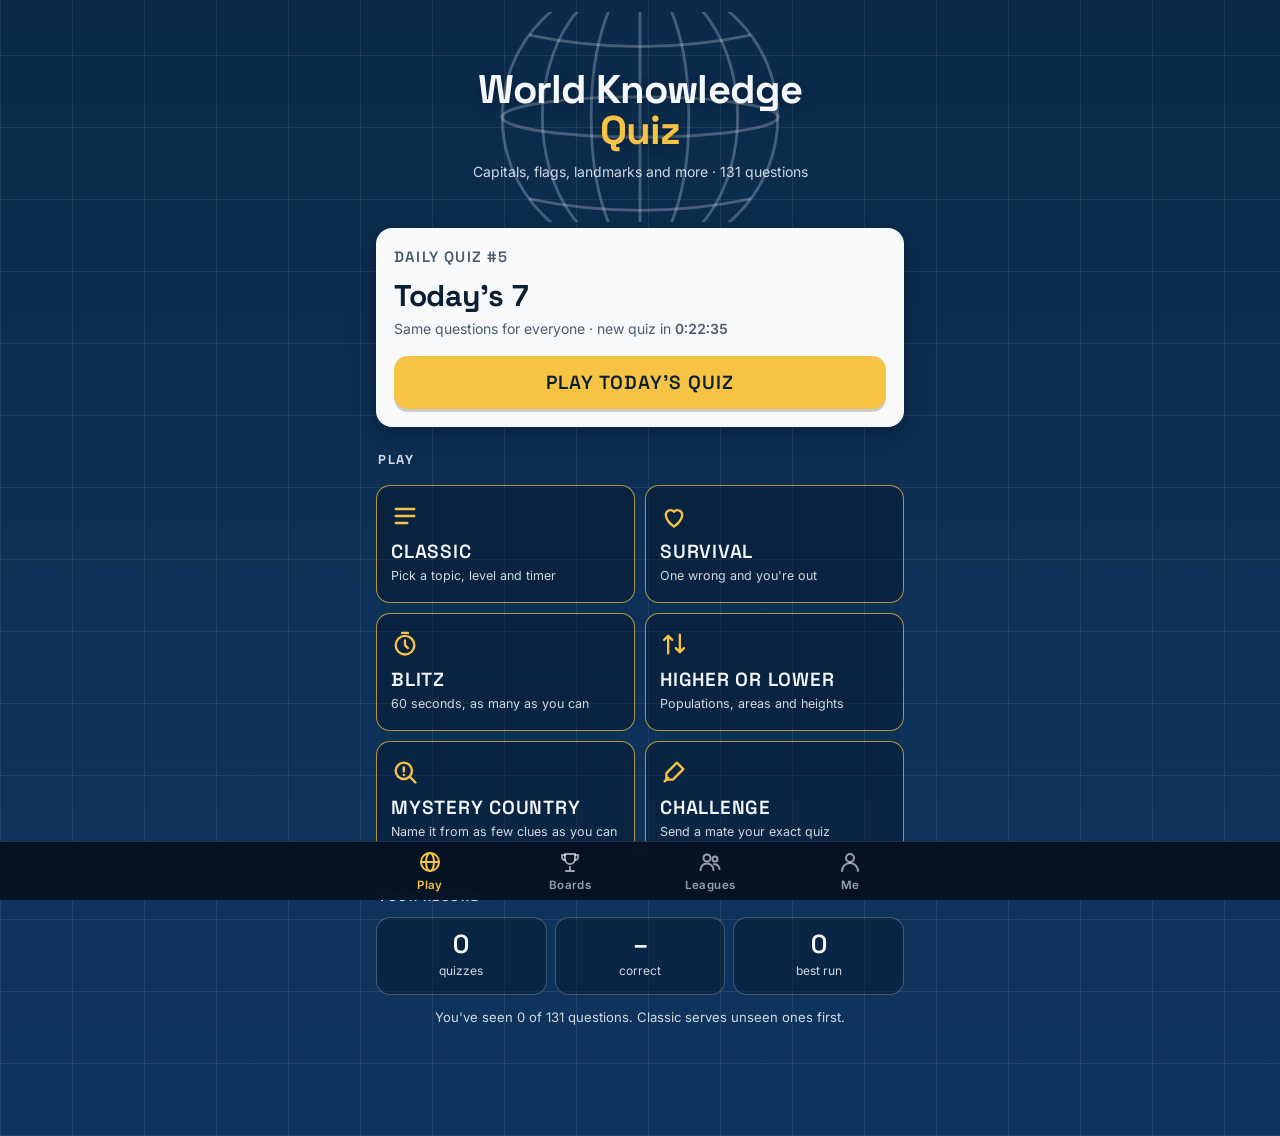
==== commit 54646236: "Globe theme, new sounds, ported server tests, compose prepared (not started) Co-Authored-By: Claude " ====
--- a/docs/index.html
+++ b/docs/index.html
@@ -3,14 +3,14 @@
 <head>
 <meta charset="utf-8">
 <meta name="viewport" content="width=device-width, initial-scale=1, viewport-fit=cover">
-<title>Football Quiz</title>
-<meta name="description" content="Football general knowledge quiz, 1999 to today: a daily quiz plus classic games across the Premier League, La Liga, Serie A, Europe and international football.">
-<meta name="theme-color" content="#136637" media="(prefers-color-scheme: light)">
-<meta name="theme-color" content="#08170e" media="(prefers-color-scheme: dark)">
+<title>World Knowledge Quiz</title>
+<meta name="description" content="World Knowledge Quiz: capitals, flags, geography, populations, landmarks and general knowledge. A daily quiz plus classic games, challenges and leagues.">
+<meta name="theme-color" content="#0b2a4a" media="(prefers-color-scheme: light)">
+<meta name="theme-color" content="#050d18" media="(prefers-color-scheme: dark)">
 <link rel="manifest" href="manifest.json">
 <link rel="icon" href="icon-192.png">
 <link rel="apple-touch-icon" href="icon-192.png">
-<link rel="preload" href="fonts/oswald-latin.woff2" as="font" type="font/woff2" crossorigin>
+<link rel="preload" href="fonts/space-grotesk-latin-700.woff2" as="font" type="font/woff2" crossorigin>
 <link rel="preload" href="fonts/inter-latin.woff2" as="font" type="font/woff2" crossorigin>
 <link rel="stylesheet" href="app.css">
 <script defer src="js/daily-gen.js"></script>
@@ -34,17 +34,21 @@
 
 <!-- ============ PLAY tab ============ -->
 <section id="home">
-  <header class="pitchhead">
-    <svg viewBox="0 0 390 200" preserveAspectRatio="xMidYMid slice" aria-hidden="true">
-      <g fill="none" stroke="#f4f7f1" stroke-opacity=".28" stroke-width="2.5">
-        <line x1="-20" y1="100" x2="410" y2="100"/>
-        <circle cx="195" cy="100" r="86"/>
+  <header class="globehead">
+    <svg viewBox="0 0 390 210" preserveAspectRatio="xMidYMid slice" aria-hidden="true">
+      <g fill="none" stroke="#f4f8fc" stroke-opacity=".25" stroke-width="2">
+        <circle cx="195" cy="105" r="96"/>
+        <ellipse cx="195" cy="105" rx="34" ry="96"/>
+        <ellipse cx="195" cy="105" rx="68" ry="96"/>
+        <line x1="195" y1="9" x2="195" y2="201"/>
+        <ellipse cx="195" cy="105" rx="96" ry="14"/>
+        <path d="M118 48 Q195 64 272 48"/>
+        <path d="M118 162 Q195 178 272 162"/>
       </g>
-      <circle cx="195" cy="100" r="4" fill="#f4f7f1" fill-opacity=".28"/>
     </svg>
     <div class="ttl">
-      <h1>Football Quiz</h1>
-      <p id="subtitle">1999 to today</p>
+      <h1>World Knowledge <span>Quiz</span></h1>
+      <p id="subtitle">Capitals, flags, landmarks and more</p>
     </div>
   </header>
 
@@ -69,7 +73,7 @@
     <span class="chev" aria-hidden="true">›</span>
   </button>
 
-  <a class="tile getapp hidden" id="getApp" href="https://github.com/teo2301/football-quiz/releases/latest" rel="noopener">
+  <a class="tile getapp hidden" id="getApp" href="https://github.com/teo2301/world-quiz/releases/latest" rel="noopener">
     <b>Get the Android app</b><span>Same game, full screen, straight from your home screen</span>
   </a>
 
@@ -92,7 +96,7 @@
 <!-- ============ Classic setup ============ -->
 <section id="setup" class="hidden">
   <div class="pagehead"><h1>Classic</h1><button class="iconbtn" id="setupBack">Back</button></div>
-  <h2 class="sec">Competition</h2>
+  <h2 class="sec">Topic</h2>
   <div class="chips" id="leagues"></div>
   <h2 class="sec">Difficulty</h2>
   <div class="chips" id="diffs"></div>
@@ -100,7 +104,7 @@
   <div class="chips" id="lengths"></div>
   <h2 class="sec">Timer</h2>
   <div class="chips" id="timers"></div>
-  <button class="btn" id="start">Kick off</button>
+  <button class="btn" id="start">Start</button>
   <p class="small center" id="pool"></p>
 </section>
 
@@ -144,35 +148,35 @@
   <p class="small center" id="hiNote"></p>
 </section>
 
-<!-- ============ Career path ============ -->
+<!-- ============ Mystery country (internal mode id "career") ============ -->
 <section id="career" class="hidden">
-  <div class="playtop"><span class="mname">Career path</span><button class="iconbtn" id="cQuit">Quit</button></div>
+  <div class="playtop"><span class="mname">Mystery country</span><button class="iconbtn" id="cQuit">Quit</button></div>
   <div class="scoreboard">
-    <div><span>Player</span><b id="cNum">1/5</b></div>
+    <div><span>Country</span><b id="cNum">1/5</b></div>
     <div><span>Points</span><b id="cPts">0</b></div>
     <div><span>Worth</span><b id="cWorth">5</b></div>
   </div>
   <div class="card ccard">
-    <span class="tag">Senior clubs in order</span>
+    <span class="tag">Clues, hardest first</span>
     <ol class="path" id="cPath"></ol>
     <p class="left" id="cLeft"></p>
   </div>
   <div id="cAsk">
-    <div class="namerow guessrow"><input id="cGuess" maxlength="60" placeholder="Who is it?" autocomplete="off" autocorrect="off" autocapitalize="words" spellcheck="false"><button class="btn" id="cGuessBtn">Guess</button></div>
+    <div class="namerow guessrow"><input id="cGuess" maxlength="60" placeholder="Which country?" autocomplete="off" autocorrect="off" autocapitalize="words" spellcheck="false"><button class="btn" id="cGuessBtn">Guess</button></div>
     <p class="msg" id="cMsg" aria-live="polite"></p>
     <div class="cbtns"><button class="btn ghost" id="cClue">Next clue</button><button class="btn ghost" id="cGiveUp">Give up</button></div>
-    <p class="small center">5 points with one club showing, then 4, 3, 2 and 1. A wrong guess shows the next clue.</p>
+    <p class="small center">5 points from the first clue, then 4, 3, 2 and 1. A wrong guess shows the next clue.</p>
   </div>
   <div id="cRes" class="hidden">
     <div class="card cres"><p class="lbl">It was</p><p class="who" id="cResName"></p><p id="cResLine"></p></div>
-    <button class="btn" id="cNext">Next player</button>
+    <button class="btn" id="cNext">Next country</button>
   </div>
 </section>
 
 <!-- ============ Result ============ -->
 <section id="done" class="hidden">
   <div class="card result">
-    <div class="lbl" id="rLabel">Full time</div>
+    <div class="lbl" id="rLabel">Final score</div>
     <div class="big" id="final"></div>
     <p class="verdict" id="verdict"></p>
     <div class="grid7 hidden" id="rGrid"></div>
@@ -233,7 +237,7 @@
     <p class="sub" id="ciSub">challenges you</p>
     <div class="target hidden" id="ciTarget"><span>Score to beat</span><b id="ciScore"></b><em id="ciPts"></em></div>
     <p class="cmeta" id="ciMeta"></p>
-    <button class="btn hidden" id="ciPlay">Kick off</button>
+    <button class="btn hidden" id="ciPlay">Start</button>
     <p class="msg hidden" id="ciMsg" aria-live="polite"></p>
   </div>
 </section>
@@ -286,7 +290,7 @@
     <p class="cmeta" id="dvLine"></p>
   </div>
   <ul class="lb divtable" id="dvTable"></ul>
-  <p class="small" id="dvNote">Every game you post earns points: Classic, daily and career-path points as scored, 1 per correct answer in Survival, Blitz and Higher or lower. Tables of 20; every Monday at midnight the top 3 go up and the bottom 3 go down.</p>
+  <p class="small" id="dvNote">Every game you post earns points: Classic, daily and mystery-country points as scored, 1 per correct answer in Survival, Blitz and Higher or lower. Tables of 20; every Monday at midnight the top 3 go up and the bottom 3 go down.</p>
 
   <h2 class="sec">Private leagues</h2>
   <ul class="lb" id="lgList"></ul>
@@ -370,7 +374,7 @@
     <div class="stat tile"><b id="bSurvival">–</b><span>survival</span></div>
     <div class="stat tile"><b id="bBlitz">–</b><span>blitz</span></div>
     <div class="stat tile"><b id="bHilo">–</b><span>hi-lo</span></div>
-    <div class="stat tile"><b id="bCareer">–</b><span>career</span></div>
+    <div class="stat tile"><b id="bCareer">–</b><span>mystery</span></div>
   </div>
   <div class="achhead"><h2 class="sec">Achievements</h2><span id="achCount"></span></div>
   <div class="achgrid" id="achGrid"></div>
@@ -379,7 +383,7 @@
   <div class="tile" style="padding-top:4px;padding-bottom:4px">
     <div class="setrow" id="hapticsRow"><span class="stx"><b>Vibrate</b><span>A buzz when you're right, two when you're wrong</span></span>
       <button class="switch" id="setHaptics" role="switch" aria-checked="true" aria-label="Vibrate"></button></div>
-    <div class="setrow"><span class="stx"><b>Sounds</b><span>Crowd cheers, groans and the final whistle</span></span>
+    <div class="setrow"><span class="stx"><b>Sounds</b><span>A chime when you're right, a low note when you're wrong</span></span>
       <button class="switch" id="setSound" role="switch" aria-checked="false" aria-label="Sounds"></button></div>
   </div>
   <h2 class="sec">Notifications</h2>
@@ -392,7 +396,7 @@
   <div class="tile">
     <p style="margin:0">No accounts, no ads, no tracking. Your name and scores are only used for the boards.</p>
     <p style="margin:10px 0 0"><a href="privacy.html">Privacy policy</a></p>
-    <p style="margin:10px 0 0"><a href="https://github.com/teo2301/football-quiz/releases/latest" rel="noopener">Download the Android app</a> · iPhone: Share → Add to Home Screen</p>
+    <p style="margin:10px 0 0"><a href="https://github.com/teo2301/world-quiz/releases/latest" rel="noopener">Download the Android app</a> · iPhone: Share → Add to Home Screen</p>
   </div>
   <p class="small center" id="version"></p>
 </section>
@@ -400,7 +404,7 @@
 </main>
 
 <nav class="tabbar" id="tabbar">
-  <button data-tab="home" aria-current="page"><svg viewBox="0 0 24 24" fill="none" stroke="currentColor" stroke-width="2" stroke-linecap="round" stroke-linejoin="round"><circle cx="12" cy="12" r="9"/><path d="M12 7l4 3-1.5 5h-5L8 10z"/><path d="M12 7V3M16 10l4-1.5M14.5 15l2.5 3.5M9.5 15L7 18.5M8 10L4 8.5"/></svg>Play</button>
+  <button data-tab="home" aria-current="page"><svg viewBox="0 0 24 24" fill="none" stroke="currentColor" stroke-width="2" stroke-linecap="round" stroke-linejoin="round"><circle cx="12" cy="12" r="9"/><ellipse cx="12" cy="12" rx="4" ry="9"/><path d="M3 12h18"/></svg>Play</button>
   <button data-tab="boards"><svg viewBox="0 0 24 24" fill="none" stroke="currentColor" stroke-width="2" stroke-linecap="round" stroke-linejoin="round"><path d="M8 21h8M12 17v4M7 4h10v5a5 5 0 0 1-10 0z"/><path d="M17 5h3v2a3 3 0 0 1-3 3M7 5H4v2a3 3 0 0 0 3 3"/></svg>Boards</button>
   <button data-tab="leaguesTab"><svg viewBox="0 0 24 24" fill="none" stroke="currentColor" stroke-width="2" stroke-linecap="round" stroke-linejoin="round"><circle cx="9" cy="8" r="3.5"/><path d="M2.5 20a6.5 6.5 0 0 1 13 0"/><circle cx="17" cy="9" r="2.5"/><path d="M16 14.2a5 5 0 0 1 5.5 4.8"/></svg>Leagues</button>
   <button data-tab="me"><svg viewBox="0 0 24 24" fill="none" stroke="currentColor" stroke-width="2" stroke-linecap="round" stroke-linejoin="round"><circle cx="12" cy="8" r="4"/><path d="M4 21a8 8 0 0 1 16 0"/></svg>Me</button>
@@ -413,7 +417,7 @@
 <div class="goal hidden" id="goal" aria-live="polite">
   <div class="frame" aria-hidden="true"><div class="net"></div></div>
   <div class="confetti" id="confetti" aria-hidden="true"></div>
-  <div class="gtx"><b id="goalText">Goal!</b><span id="goalSub">Perfect score</span></div>
+  <div class="gtx"><b id="goalText">Perfect!</b><span id="goalSub">Perfect score</span></div>
 </div>
 </body>
 </html>
--- a/docs/app.css
+++ b/docs/app.css
@@ -1,31 +1,39 @@
-/* Football Quiz - pitch theme. Keep iOS 12 / old WebView safe:
+/* World Knowledge Quiz - globe theme. Keep iOS 12 / old WebView safe:
    no flexbox gap, no clamp(), no inset, no aspect-ratio, single-position colour stops. */
 @font-face{font-family:"Inter";font-style:normal;font-weight:400 700;font-display:swap;src:url(fonts/inter-latin.woff2) format("woff2");unicode-range:U+0000-00FF,U+0131,U+0152-0153,U+02BB-02BC,U+02C6,U+02DA,U+02DC,U+0304,U+0308,U+0329,U+2000-206F,U+20AC,U+2122,U+2191,U+2193,U+2212,U+2215,U+FEFF,U+FFFD}
 @font-face{font-family:"Inter";font-style:normal;font-weight:400 700;font-display:swap;src:url(fonts/inter-latin-ext.woff2) format("woff2");unicode-range:U+0100-02BA,U+02BD-02C5,U+02C7-02CC,U+02CE-02D7,U+02DD-02FF,U+1D00-1DBF,U+1E00-1E9F,U+1EF2-1EFF,U+2020,U+20A0-20AB,U+20AD-20C4,U+2113,U+2C60-2C7F,U+A720-A7FF}
-@font-face{font-family:"Oswald";font-style:normal;font-weight:500 700;font-display:swap;src:url(fonts/oswald-latin.woff2) format("woff2");unicode-range:U+0000-00FF,U+0131,U+0152-0153,U+02BB-02BC,U+02C6,U+02DA,U+02DC,U+0304,U+0308,U+0329,U+2000-206F,U+20AC,U+2122,U+2191,U+2193,U+2212,U+2215,U+FEFF,U+FFFD}
-@font-face{font-family:"Oswald";font-style:normal;font-weight:500 700;font-display:swap;src:url(fonts/oswald-latin-ext.woff2) format("woff2");unicode-range:U+0100-02BA,U+02BD-02C5,U+02C7-02CC,U+02CE-02D7,U+02DD-02FF,U+1D00-1DBF,U+1E00-1E9F,U+1EF2-1EFF,U+2020,U+20A0-20AB,U+20AD-20C4,U+2113,U+2C60-2C7F,U+A720-A7FF}
+@font-face{font-family:"Space Grotesk";font-style:normal;font-weight:600;font-display:swap;src:url(fonts/space-grotesk-latin-600.woff2) format("woff2");unicode-range:U+0000-00FF,U+0131,U+0152-0153,U+02BB-02BC,U+02C6,U+02DA,U+02DC,U+0304,U+0308,U+0329,U+2000-206F,U+20AC,U+2122,U+2191,U+2193,U+2212,U+2215,U+FEFF,U+FFFD}
+@font-face{font-family:"Space Grotesk";font-style:normal;font-weight:600;font-display:swap;src:url(fonts/space-grotesk-latin-ext-600.woff2) format("woff2");unicode-range:U+0100-02BA,U+02BD-02C5,U+02C7-02CC,U+02CE-02D7,U+02DD-02FF,U+1D00-1DBF,U+1E00-1E9F,U+1EF2-1EFF,U+2020,U+20A0-20AB,U+20AD-20C4,U+2113,U+2C60-2C7F,U+A720-A7FF}
+@font-face{font-family:"Space Grotesk";font-style:normal;font-weight:700;font-display:swap;src:url(fonts/space-grotesk-latin-700.woff2) format("woff2");unicode-range:U+0000-00FF,U+0131,U+0152-0153,U+02BB-02BC,U+02C6,U+02DA,U+02DC,U+0304,U+0308,U+0329,U+2000-206F,U+20AC,U+2122,U+2191,U+2193,U+2212,U+2215,U+FEFF,U+FFFD}
+@font-face{font-family:"Space Grotesk";font-style:normal;font-weight:700;font-display:swap;src:url(fonts/space-grotesk-latin-ext-700.woff2) format("woff2");unicode-range:U+0100-02BA,U+02BD-02C5,U+02C7-02CC,U+02CE-02D7,U+02DD-02FF,U+1D00-1DBF,U+1E00-1E9F,U+1EF2-1EFF,U+2020,U+20A0-20AB,U+20AD-20C4,U+2113,U+2C60-2C7F,U+A720-A7FF}
 
 :root{
-  --chalk:#f4f7f1; --chalk2:rgba(244,247,241,.85); --chalk3:rgba(244,247,241,.6);
-  --tile:rgba(6,32,17,.38); --tileb:rgba(244,247,241,.3);
-  --card:#f7f9f4; --ink:#10231a; --ink2:#526157; --cardb:rgba(16,35,26,.08);
-  --yellow:#f2c230; --flame:#a33a06; --wrong:#b8430b; --segwrong:#e8590c; --segnone:rgba(244,247,241,.25);
-  --fact:rgba(6,28,15,.6); --score:#0a1f13; --right:#1d7a43;
-  --head:"Oswald","Arial Narrow",Impact,sans-serif;
+  --chalk:#f4f8fc; --chalk2:rgba(244,248,252,.85); --chalk3:rgba(244,248,252,.62);
+  --tile:rgba(3,15,30,.36); --tileb:rgba(244,248,252,.24);
+  --card:#f7f9fb; --ink:#0b1f33; --ink2:#4b5b6c; --cardb:rgba(11,31,51,.1);
+  --yellow:#f6c344; --flame:#a33a06; --wrong:#c2510f; --segwrong:#e8590c; --segnone:rgba(244,248,252,.25);
+  --fact:rgba(3,14,28,.55); --score:#061a30; --right:#1a5a96;
+  --head:"Space Grotesk","Avenir Next","Segoe UI",system-ui,sans-serif;
   --body:"Inter",system-ui,-apple-system,"Segoe UI",Roboto,sans-serif;
-  --page:repeating-linear-gradient(180deg,#136637 0,#136637 64px,#17703e 64px,#17703e 128px);
+  /* ocean + a faint latitude/longitude graticule */
+  --page:repeating-linear-gradient(0deg,rgba(244,248,252,.075) 0,rgba(244,248,252,.075) 1px,rgba(244,248,252,0) 1px,rgba(244,248,252,0) 72px),
+         repeating-linear-gradient(90deg,rgba(244,248,252,.075) 0,rgba(244,248,252,.075) 1px,rgba(244,248,252,0) 1px,rgba(244,248,252,0) 72px),
+         linear-gradient(180deg,#0b2a4a 0,#0e3560 100%);
 }
 @media (prefers-color-scheme:dark){:root{
-  --card:#13261b; --ink:#eef3ec; --ink2:rgba(238,243,236,.7); --cardb:rgba(238,243,236,.16);
-  --tileb:rgba(238,243,236,.16); --flame:#f2c230; --right:#4cc77e;
-  --page:radial-gradient(ellipse 70% 45% at 0 0,rgba(255,247,214,.16),rgba(255,247,214,0) 100%),
-         radial-gradient(ellipse 70% 45% at 100% 0,rgba(255,247,214,.16),rgba(255,247,214,0) 100%),
-         repeating-linear-gradient(180deg,#08170e 0,#08170e 64px,#0b1d12 64px,#0b1d12 128px);
+  --card:#10203a; --ink:#eaf1f8; --ink2:rgba(234,241,248,.72); --cardb:rgba(234,241,248,.16);
+  --tile:rgba(14,32,58,.55); --tileb:rgba(234,241,248,.16); --flame:#f6c344; --right:#8cc8ff; --score:#0a1a30;
+  /* night sky: a sparse star field */
+  --page:radial-gradient(circle at 23px 41px,rgba(255,255,255,.75) 0,rgba(255,255,255,.75) 1px,rgba(255,255,255,0) 1.6px) 0 0/197px 211px,
+         radial-gradient(circle at 131px 97px,rgba(255,255,255,.55) 0,rgba(255,255,255,.55) .8px,rgba(255,255,255,0) 1.4px) 0 0/263px 229px,
+         radial-gradient(circle at 61px 171px,rgba(255,255,255,.6) 0,rgba(255,255,255,.6) .9px,rgba(255,255,255,0) 1.5px) 0 0/331px 293px,
+         radial-gradient(circle at 211px 23px,rgba(246,224,170,.6) 0,rgba(246,224,170,.6) 1.1px,rgba(246,224,170,0) 1.8px) 0 0/389px 347px,
+         linear-gradient(180deg,#050d18 0,#081526 100%);
 }}
 
 *{box-sizing:border-box}
-html{background:#136637}
-@media (prefers-color-scheme:dark){html{background:#08170e}}
+html{background:#0b2a4a}
+@media (prefers-color-scheme:dark){html{background:#050d18}}
 body{margin:0;min-height:100vh;background:var(--page);color:var(--chalk);font:16px/1.45 var(--body);
   -webkit-tap-highlight-color:transparent;-webkit-text-size-adjust:100%}
 main{max-width:560px;margin:0 auto;padding:12px 16px calc(96px + env(safe-area-inset-bottom))}
@@ -37,18 +45,19 @@
 .small{font-size:.82rem;color:var(--chalk2)}
 
 /* ---------- headings */
-h1,h2,h3,.oswald{font-family:var(--head);text-transform:uppercase;letter-spacing:.04em;margin:0}
+h1,h2,h3,.head{font-family:var(--head);letter-spacing:-.01em;margin:0}
 h1{font-size:30px;font-weight:700}
-.sec{font-size:15px;font-weight:600;color:var(--chalk2);margin:24px 2px 10px;letter-spacing:.08em}
+.sec{font-size:13px;font-weight:700;color:var(--chalk2);margin:24px 2px 10px;letter-spacing:.12em;text-transform:uppercase}
 .pagehead{display:flex;align-items:center;justify-content:space-between;min-height:48px;margin:6px 0 10px}
 .pagehead h1{font-size:28px}
 
-/* ---------- home header: centre circle + halfway line */
-.pitchhead{position:relative;height:200px;margin:0 -16px 6px;text-align:center;overflow:hidden}
-.pitchhead svg{position:absolute;left:0;top:0;width:100%;height:100%}
-.pitchhead .ttl{position:absolute;left:0;right:0;top:66px}
-.pitchhead h1{font-size:42px;font-weight:700;line-height:1.05;letter-spacing:.04em;text-shadow:0 2px 10px rgba(0,0,0,.18)}
-.pitchhead p{margin:10px 0 0;color:var(--chalk2);font-size:14px}
+/* ---------- home header: a wireframe globe behind the title */
+.globehead{position:relative;height:210px;margin:0 -16px 6px;text-align:center;overflow:hidden}
+.globehead svg{position:absolute;left:0;top:0;width:100%;height:100%}
+.globehead .ttl{position:absolute;left:0;right:0;top:58px;padding:0 16px}
+.globehead h1{font-size:40px;font-weight:700;line-height:1.02;letter-spacing:-.02em;text-shadow:0 2px 12px rgba(0,0,0,.3)}
+.globehead h1 span{display:block;color:var(--yellow)}
+.globehead p{margin:10px 0 0;color:var(--chalk2);font-size:14px}
 
 /* ---------- cards and tiles */
 .card{background:var(--card);color:var(--ink);border-radius:16px;padding:18px;
@@ -58,7 +67,7 @@
 
 /* ---------- buttons */
 .btn{display:block;width:100%;min-height:52px;border:0;border-radius:14px;padding:13px 16px;cursor:pointer;
-  background:var(--yellow);color:#10231a;font-family:var(--head);font-weight:600;font-size:19px;
+  background:var(--yellow);color:#0b1f33;font-family:var(--head);font-weight:600;font-size:19px;
   text-transform:uppercase;letter-spacing:.05em;margin-top:16px;box-shadow:0 3px 0 rgba(0,0,0,.18)}
 .btn:active{-webkit-transform:translateY(1px);transform:translateY(1px)}
 .btn:disabled{opacity:.5;cursor:default}
@@ -72,12 +81,12 @@
 .chips{display:flex;flex-wrap:wrap;margin:0 -4px}
 .chip{min-height:44px;margin:4px;border:1px solid var(--tileb);background:var(--tile);color:var(--chalk);
   border-radius:999px;padding:10px 16px;font-size:15px;cursor:pointer}
-.chip[aria-pressed=true]{background:var(--yellow);border-color:var(--yellow);color:#10231a;font-weight:600}
+.chip[aria-pressed=true]{background:var(--yellow);border-color:var(--yellow);color:#0b1f33;font-weight:600}
 .seg{display:flex;background:var(--tile);border:1px solid var(--tileb);border-radius:14px;padding:4px}
 .seg button{-webkit-box-flex:1;flex:1;min-height:44px;border:0;background:none;border-radius:10px;
   font-family:var(--head);font-weight:600;font-size:16px;text-transform:uppercase;letter-spacing:.05em;
   color:var(--chalk2);cursor:pointer}
-.seg button[aria-pressed=true]{background:var(--yellow);color:#10231a}
+.seg button[aria-pressed=true]{background:var(--yellow);color:#0b1f33}
 
 /* ---------- daily card */
 .daily .row1{display:flex;align-items:center;justify-content:space-between}
@@ -104,12 +113,12 @@
 .mode .ic svg{display:block}
 .mode b{font-family:var(--head);font-weight:600;font-size:19px;text-transform:uppercase;letter-spacing:.04em;display:block}
 .mode span{font-size:12.5px;color:var(--chalk2);display:block;margin-top:1px}
-.mode.active{border-color:rgba(242,194,48,.7)}
+.mode.active{border-color:rgba(246,195,68,.7)}
 .mode.active .ic{color:var(--yellow);opacity:1}
 .mode:disabled{cursor:default}
 .mode:disabled b,.mode:disabled span,.mode:disabled .ic{opacity:.55}
 .soon{position:absolute;top:10px;right:10px;font-size:10.5px;font-weight:700;letter-spacing:.06em;text-transform:uppercase;
-  background:rgba(244,247,241,.16);color:var(--chalk);border-radius:999px;padding:3px 8px}
+  background:rgba(244,248,252,.16);color:var(--chalk);border-radius:999px;padding:3px 8px}
 
 /* ---------- record tiles */
 .stats{display:flex;margin:0 -4px}
@@ -120,9 +129,9 @@
 /* ---------- play: scoreboard + progress */
 .playtop{display:flex;align-items:center;justify-content:space-between;margin:2px 0 10px}
 .playtop .mname{font-family:var(--head);font-weight:600;font-size:16px;letter-spacing:.08em;text-transform:uppercase;color:var(--chalk2)}
-.scoreboard{display:flex;background:var(--score);border-radius:12px;padding:8px 4px;box-shadow:inset 0 0 0 1px rgba(244,247,241,.08)}
+.scoreboard{display:flex;background:var(--score);border-radius:12px;padding:8px 4px;box-shadow:inset 0 0 0 1px rgba(244,248,252,.08)}
 .scoreboard div{-webkit-box-flex:1;flex:1;text-align:center}
-.scoreboard div + div{border-left:1px solid rgba(244,247,241,.12)}
+.scoreboard div + div{border-left:1px solid rgba(244,248,252,.12)}
 .scoreboard span{display:block;font-size:11px;letter-spacing:.08em;text-transform:uppercase;color:var(--chalk3)}
 .scoreboard b{display:block;font-family:var(--head);font-weight:600;font-size:28px;line-height:1.15;color:var(--yellow);font-variant-numeric:tabular-nums}
 .scoreboard b.low{color:var(--segwrong)}
@@ -131,7 +140,7 @@
 .segs i + i{margin-left:3px}
 .segs i.ok{background:var(--chalk)}
 .segs i.no{background:var(--segwrong)}
-.segs i.now{background:rgba(244,247,241,.55)}
+.segs i.now{background:rgba(244,248,252,.55)}
 .qcard .tag{display:inline-block;font-size:12px;font-weight:600;letter-spacing:.04em;text-transform:uppercase;color:var(--ink2);margin-bottom:8px}
 .qcard .q{font-size:19px;font-weight:600;line-height:1.35;margin:0}
 
@@ -143,12 +152,12 @@
 .opt .st{font-size:12px;font-weight:700;letter-spacing:.04em;text-transform:uppercase;margin-left:10px;white-space:nowrap}
 .opt .st svg{width:16px;height:16px;vertical-align:-3px;margin-right:4px}
 .opt:disabled{cursor:default}
-.opt.right{background:#fff;color:#10231a;border-color:#fff;box-shadow:0 0 0 3px var(--yellow);opacity:1}
+.opt.right{background:#fff;color:#0b1f33;border-color:#fff;box-shadow:0 0 0 3px var(--yellow);opacity:1}
 .opt.right .st{color:#7a5a00}
 .opt.wrong{background:var(--wrong);border-color:var(--wrong);color:#fff;opacity:1}
 .opt.dim{opacity:.5}
 .opt.dim .t{text-decoration:line-through}
-.fact{margin-top:14px;padding:14px 16px;border-radius:14px;background:var(--fact);border:1px solid rgba(244,247,241,.14)}
+.fact{margin-top:14px;padding:14px 16px;border-radius:14px;background:var(--fact);border:1px solid rgba(244,248,252,.14)}
 .fact b{display:block;font-family:var(--head);font-weight:600;font-size:15px;letter-spacing:.08em;text-transform:uppercase;color:var(--yellow);margin-bottom:3px}
 .fact p{margin:0;color:var(--chalk);font-size:15px}
 .fact .verdict{color:var(--chalk2);font-weight:600}
@@ -187,8 +196,8 @@
 .lb .pts{font-family:var(--head);font-weight:600;font-size:22px;color:var(--yellow);margin-left:10px;font-variant-numeric:tabular-nums}
 
 /* ---------- tab bar */
-.tabbar{position:fixed;left:0;right:0;bottom:0;z-index:5;display:flex;justify-content:center;background:rgba(8,26,15,.94);
-  border-top:1px solid rgba(244,247,241,.14);padding-bottom:env(safe-area-inset-bottom);
+.tabbar{position:fixed;left:0;right:0;bottom:0;z-index:5;display:flex;justify-content:center;background:rgba(5,17,33,.94);
+  border-top:1px solid rgba(244,248,252,.14);padding-bottom:env(safe-area-inset-bottom);
   -webkit-backdrop-filter:blur(10px);backdrop-filter:blur(10px)}
 .tabbar button{-webkit-box-flex:1;flex:1;max-width:140px;min-height:58px;border:0;background:none;cursor:pointer;
   color:var(--chalk3);font-size:11.5px;font-weight:600;letter-spacing:.03em;padding:7px 0 6px}
@@ -198,7 +207,7 @@
 
 /* ---------- toast */
 .toast{position:fixed;left:50%;bottom:calc(84px + env(safe-area-inset-bottom));-webkit-transform:translateX(-50%);transform:translateX(-50%);
-  z-index:9;background:#10231a;color:#fff;border:1px solid rgba(244,247,241,.25);border-radius:12px;padding:10px 16px;
+  z-index:9;background:#0b1f33;color:#fff;border:1px solid rgba(244,248,252,.25);border-radius:12px;padding:10px 16px;
   font-size:14px;font-weight:600;box-shadow:0 8px 24px rgba(0,0,0,.3);max-width:90%}
 
 /* ---------- plain pages (privacy) */
@@ -234,7 +243,7 @@
 .vs{text-align:center;margin:6px 0;position:relative;z-index:1;height:26px}
 .vs span{display:inline-block;background:var(--score);color:var(--yellow);
   font-family:var(--head);font-weight:700;font-size:14px;letter-spacing:.08em;text-transform:uppercase;border-radius:999px;
-  padding:3px 12px;border:1px solid rgba(244,247,241,.25)}
+  padding:3px 12px;border:1px solid rgba(244,248,252,.25)}
 .hiask{margin:14px 2px 0;text-align:center;font-weight:600;color:var(--chalk)}
 .hibtns{display:flex}
 .hibtns .btn + .btn{margin-left:10px}
@@ -261,7 +270,9 @@
 .cres .good{margin:0;color:var(--right);font-weight:700}
 .cres .bad{margin:0;color:var(--wrong);font-weight:700}
 .review .path{font-size:13px;color:var(--chalk2);margin-top:4px}
-@media (prefers-color-scheme:dark){.cres .bad{color:#ff9a6b}.path li .dot{color:#08170e}}
+#career .path li{font-size:16px;font-weight:500;line-height:1.35;min-height:44px;padding-top:8px;padding-bottom:8px}
+#career .path li .dot{font-weight:700}
+@media (prefers-color-scheme:dark){.cres .bad{color:#ff9a6b}.path li .dot{color:#050d18}}
 
 /* ---------- Phase 3: challenges, leagues, divisions */
 .ctitle{font-size:26px;font-weight:700;color:var(--ink);margin:2px 0 4px}
@@ -308,7 +319,7 @@
 .ladder span{-webkit-box-flex:1;flex:1;height:6px;border-radius:3px;background:var(--cardb)}
 .ladder span + span{margin-left:4px}
 .ladder span.on{background:var(--right)}
-.banner{margin:12px 0 0;padding:8px 12px;border-radius:10px;background:rgba(242,194,48,.22);color:var(--ink);font-weight:600;font-size:14.5px}
+.banner{margin:12px 0 0;padding:8px 12px;border-radius:10px;background:rgba(246,195,68,.22);color:var(--ink);font-weight:600;font-size:14.5px}
 .divtable{margin-top:4px}
 #dvNote{margin:12px 2px 0}
 
@@ -356,7 +367,7 @@
 .qq .ans,.qq .yours,.qq .theirs{margin-left:24px}
 .review .theirs{color:var(--chalk2);margin-top:2px}
 #vsPlays .btn{margin-top:14px}
-@media (prefers-color-scheme:dark){.mk.ok{color:#136637}}
+@media (prefers-color-scheme:dark){.mk.ok{color:#0e3560}}
 
 /* name sheet */
 .sheet{position:fixed;left:0;right:0;top:0;bottom:0;z-index:8;background:rgba(0,0,0,.55);display:flex;align-items:flex-end;justify-content:center;padding:16px 16px calc(16px + env(safe-area-inset-bottom))}
@@ -365,9 +376,9 @@
 
 /* ---------- achievements: badge roundels (bronze / silver / gold rings) */
 .badge{display:inline-block;width:22px;height:22px;border-radius:50%;text-align:center;vertical-align:middle;
-  font-size:12px;line-height:20px;background:#0a1f13;border:2px solid #c98a4b;color:#f4f7f1;overflow:hidden}
+  font-size:12px;line-height:20px;background:#071a30;border:2px solid #c98a4b;color:#f4f8fc;overflow:hidden}
 .badge.t2{border-color:#c9d3cd}
-.badge.t3{border-color:#f2c230;box-shadow:0 0 0 1px rgba(242,194,48,.35)}
+.badge.t3{border-color:#f6c344;box-shadow:0 0 0 1px rgba(246,195,68,.35)}
 .badge.txt{font-family:var(--head);font-weight:600;font-size:8.5px;letter-spacing:.02em}
 .badge.big{width:44px;height:44px;line-height:40px;font-size:22px;border-width:3px}
 .badge.big.txt{font-size:15px}
@@ -404,49 +415,46 @@
 .ach span:last-child{display:block;font-size:11px;line-height:1.3;color:var(--chalk2)}
 .ach:not(.got) .badge{background:transparent;border-color:var(--tileb);box-shadow:none;-webkit-filter:grayscale(1);filter:grayscale(1);opacity:.45}
 .ach:not(.got) b{color:var(--chalk2)}
-.ach.got{border-color:rgba(242,194,48,.55)}
+.ach.got{border-color:rgba(246,195,68,.55)}
 .setrow{display:flex;align-items:center;justify-content:space-between;min-height:52px}
 .setrow + .setrow{border-top:1px solid var(--tileb)}
 .setrow .stx b{display:block;font-weight:600}
 .setrow .stx span{display:block;font-size:12.5px;color:var(--chalk2)}
 .switch{position:relative;-webkit-box-flex:0;flex:none;width:52px;height:32px;border-radius:999px;border:0;cursor:pointer;
-  background:rgba(244,247,241,.25);margin-left:12px;padding:0}
+  background:rgba(244,248,252,.25);margin-left:12px;padding:0}
 .switch:after{content:"";position:absolute;left:3px;top:3px;width:26px;height:26px;border-radius:50%;background:#fff;
   box-shadow:0 1px 3px rgba(0,0,0,.3);-webkit-transition:-webkit-transform .15s;transition:transform .15s}
 .switch[aria-checked=true]{background:var(--yellow)}
 .switch[aria-checked=true]:after{-webkit-transform:translateX(20px);transform:translateX(20px)}
 
-/* ---------- perfect game: the ball hits the net */
+/* ---------- perfect game: the globe lights up and spins */
 .goal{position:fixed;left:0;top:0;right:0;bottom:0;z-index:14;display:flex;align-items:center;justify-content:center;
-  background:rgba(6,24,13,.9);overflow:hidden;cursor:pointer}
-.goal .frame{position:absolute;left:5%;right:5%;top:50%;height:300px;margin-top:-170px;border:8px solid #f4f7f1;border-bottom:0;
-  border-radius:4px 4px 0 0;box-shadow:0 6px 18px rgba(0,0,0,.35);overflow:hidden}
-.goal .frame:after{content:"";position:absolute;left:-8px;right:-8px;bottom:0;height:3px;background:rgba(244,247,241,.7)}
-.goal .net{position:absolute;left:-10%;top:-10%;width:120%;height:120%;opacity:0;
-  background-image:repeating-linear-gradient(45deg,rgba(244,247,241,.5) 0,rgba(244,247,241,.5) 2px,transparent 2px,transparent 26px),
-                   repeating-linear-gradient(-45deg,rgba(244,247,241,.5) 0,rgba(244,247,241,.5) 2px,transparent 2px,transparent 26px)}
+  background:rgba(4,13,26,.92);overflow:hidden;cursor:pointer}
+.goal .frame{position:absolute;left:50%;top:50%;width:300px;height:300px;margin:-150px 0 0 -150px;border-radius:50%;
+  border:5px solid #f4f8fc;box-shadow:0 0 40px rgba(246,195,68,.25),inset 0 0 30px rgba(246,195,68,.15);overflow:hidden}
+.goal .net{position:absolute;left:-50%;top:0;width:200%;height:100%;opacity:0;
+  background-image:repeating-linear-gradient(0deg,rgba(244,248,252,.4) 0,rgba(244,248,252,.4) 2px,transparent 2px,transparent 37px),
+                   repeating-linear-gradient(90deg,rgba(244,248,252,.4) 0,rgba(244,248,252,.4) 2px,transparent 2px,transparent 37px)}
 .goal .gtx{position:relative;text-align:center}
 .goal .gtx b{display:block;font-family:var(--head);font-weight:700;font-size:76px;line-height:1;letter-spacing:.06em;
-  text-transform:uppercase;color:var(--yellow);text-shadow:0 4px 0 rgba(0,0,0,.25),0 0 30px rgba(242,194,48,.35)}
+  text-transform:uppercase;color:var(--yellow);text-shadow:0 4px 0 rgba(0,0,0,.25),0 0 30px rgba(246,195,68,.35)}
 .goal .gtx span{display:block;margin-top:10px;font-family:var(--head);font-weight:600;font-size:18px;letter-spacing:.14em;
   text-transform:uppercase;color:var(--chalk)}
-.goal.go .net{opacity:1;-webkit-animation:ripple 1.1s ease-out both;animation:ripple 1.1s ease-out both}
+.goal.go .net{opacity:1;-webkit-animation:spin 2.4s linear both;animation:spin 2.4s linear both}
 .goal.go .gtx{-webkit-animation:pop .55s cubic-bezier(.2,.9,.3,1.4) both;animation:pop .55s cubic-bezier(.2,.9,.3,1.4) both}
 .confetti{position:absolute;left:0;top:0;width:100%;height:100%;pointer-events:none}
 .confetti i{position:absolute;top:-20px;height:12px;border-radius:2px;opacity:0;
   -webkit-animation-name:fall;animation-name:fall;-webkit-animation-timing-function:linear;animation-timing-function:linear;
   -webkit-animation-fill-mode:both;animation-fill-mode:both}
 .confetti i.r{height:8px;border-radius:50%}
-@-webkit-keyframes ripple{0%{-webkit-transform:scale(1.25);opacity:0}25%{-webkit-transform:scale(.88);opacity:1}
-  45%{-webkit-transform:scale(1.06)}65%{-webkit-transform:scale(.97)}100%{-webkit-transform:scale(1);opacity:.75}}
-@keyframes ripple{0%{transform:scale(1.25);opacity:0}25%{transform:scale(.88);opacity:1}
-  45%{transform:scale(1.06)}65%{transform:scale(.97)}100%{transform:scale(1);opacity:.75}}
+@-webkit-keyframes spin{0%{-webkit-transform:translateX(0);opacity:0}15%{opacity:1}100%{-webkit-transform:translateX(37px);opacity:.75}}
+@keyframes spin{0%{transform:translateX(0);opacity:0}15%{opacity:1}100%{transform:translateX(37px);opacity:.75}}
 @-webkit-keyframes pop{0%{-webkit-transform:scale(.3);opacity:0}100%{-webkit-transform:scale(1);opacity:1}}
 @keyframes pop{0%{transform:scale(.3);opacity:0}100%{transform:scale(1);opacity:1}}
 @-webkit-keyframes fall{0%{-webkit-transform:translate3d(0,0,0) rotate(0);opacity:1}
   100%{-webkit-transform:translate3d(30px,110vh,0) rotate(540deg);opacity:1}}
 @keyframes fall{0%{transform:translate3d(0,0,0) rotate(0);opacity:1}100%{transform:translate3d(30px,110vh,0) rotate(540deg);opacity:1}}
-/* reduced motion: the overlay still shows (static net + text), nothing moves */
+/* reduced motion: the overlay still shows (static globe + text), nothing moves */
 @media (prefers-reduced-motion:reduce){.goal .net{opacity:.75}.confetti{display:none}}
 
 /* ---------- Phase 5: report a question */
@@ -454,11 +462,11 @@
 .reportlink:disabled{text-decoration:none;cursor:default;color:var(--chalk3)}
 #reportSheet .rpq{color:var(--ink);font-size:15px;margin-top:8px}
 #reportSheet .chips{margin-top:10px}
-.card .chip{background:transparent;color:var(--ink);border-color:rgba(16,35,26,.2)}
-.card .chip[aria-pressed=true]{background:var(--yellow);border-color:var(--yellow);color:#10231a}
-.rpnote{display:block;width:100%;margin-top:10px;min-height:76px;border:1px solid rgba(16,35,26,.2);border-radius:12px;padding:10px 12px;
+.card .chip{background:transparent;color:var(--ink);border-color:rgba(11,31,51,.2)}
+.card .chip[aria-pressed=true]{background:var(--yellow);border-color:var(--yellow);color:#0b1f33}
+.rpnote{display:block;width:100%;margin-top:10px;min-height:76px;border:1px solid rgba(11,31,51,.2);border-radius:12px;padding:10px 12px;
   background:transparent;color:var(--ink);font:inherit;font-size:16px;resize:vertical}
-@media (prefers-color-scheme:dark){.rpnote,.card .chip{border-color:rgba(238,243,236,.3)}}
+@media (prefers-color-scheme:dark){.rpnote,.card .chip{border-color:rgba(234,241,248,.3)}}
 .rpnote::placeholder{color:var(--ink2)}
 
 /* Phase 6: notifications - the offer after a daily quiz + the Me tab switches */
@@ -470,5 +478,5 @@
 #pushList .setrow .stx{padding-right:12px}
 
 .getapp{display:block;margin-top:12px;text-decoration:none;border-color:var(--chalk2)}
-.getapp b{display:block;font-family:Oswald,sans-serif;font-weight:600;text-transform:uppercase;letter-spacing:.04em;font-size:17px;color:#f2c230}
+.getapp b{display:block;font-family:var(--head);font-weight:600;text-transform:uppercase;letter-spacing:.04em;font-size:17px;color:#f6c344}
 .getapp span{display:block;font-size:13px;color:var(--chalk2);margin-top:2px}
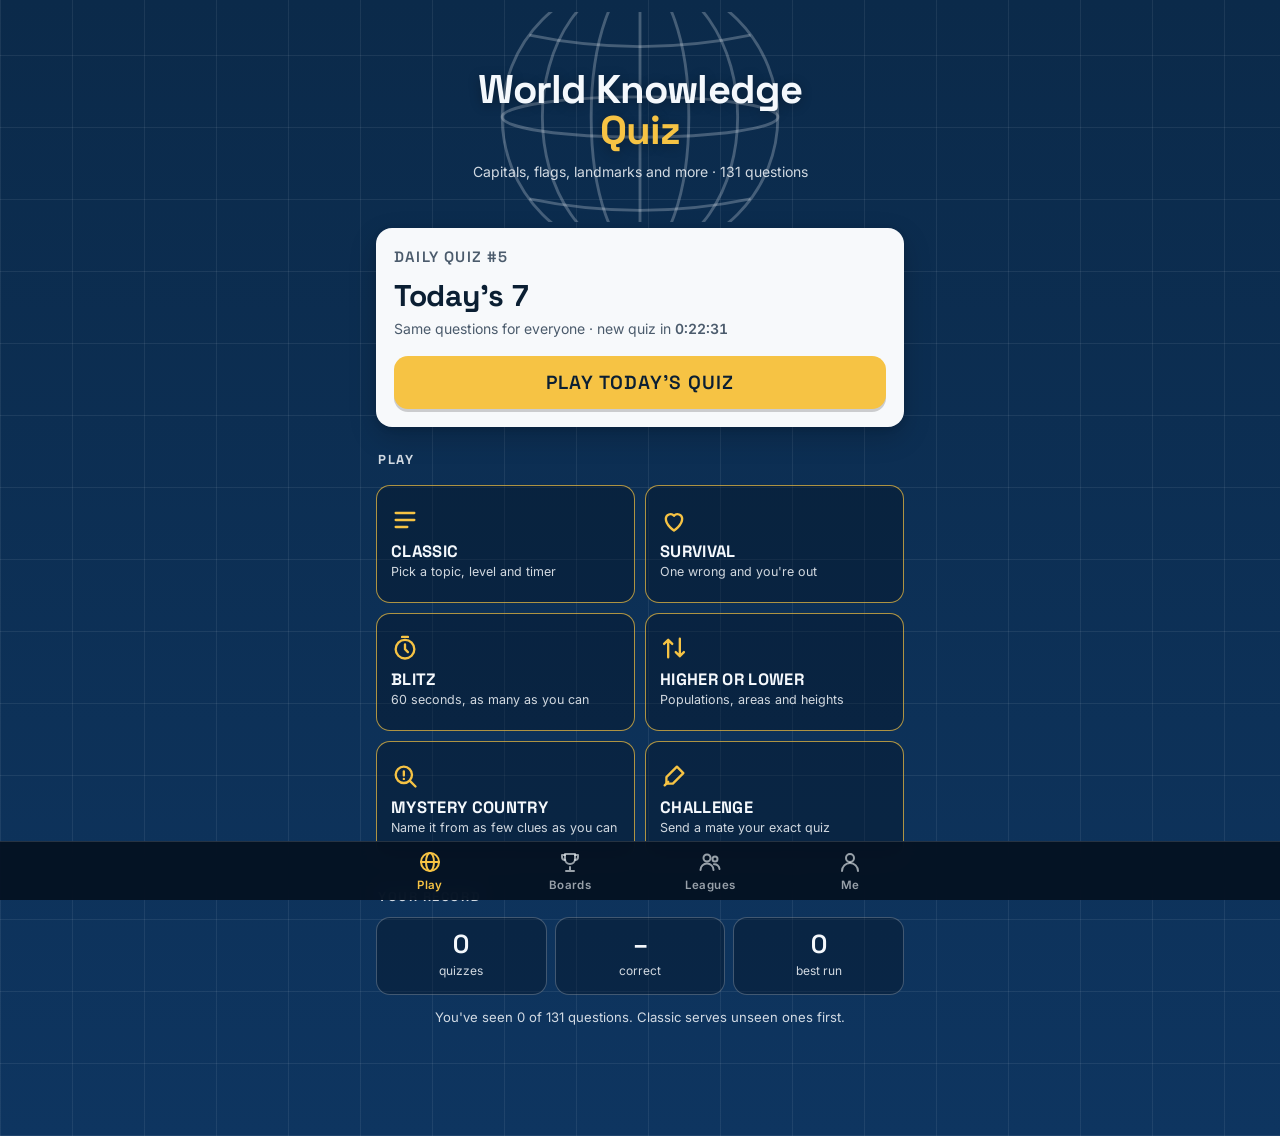
==== commit 48b25278: "Show the flag on flag questions and as thumbnails in reviews; lazy runtime cache for flags (SW wq-v3" ====
--- a/docs/index.html
+++ b/docs/index.html
@@ -121,6 +121,7 @@
     <button class="lifeline hidden" id="fifty" aria-label="50:50 lifeline: remove two wrong answers, half points">50:50</button>
     <span class="tag" id="qtag"></span>
     <p class="q" id="qtext"></p>
+    <img class="qflag hidden" id="qimg" alt="" width="240" height="180">
   </div>
   <div class="opts" id="opts"></div>
   <div class="fact hidden" id="fact"><b>Did you know</b><p id="factText"></p></div>
--- a/docs/app.css
+++ b/docs/app.css
@@ -111,7 +111,7 @@
   display:block;vertical-align:top;padding:12px 14px 14px}
 .mode .ic{display:block;width:28px;height:28px;margin-bottom:8px;opacity:.9}
 .mode .ic svg{display:block}
-.mode b{font-family:var(--head);font-weight:600;font-size:19px;text-transform:uppercase;letter-spacing:.04em;display:block}
+.mode b{font-family:var(--head);font-weight:700;font-size:16.5px;line-height:1.2;text-transform:uppercase;letter-spacing:.02em;display:block}
 .mode span{font-size:12.5px;color:var(--chalk2);display:block;margin-top:1px}
 .mode.active{border-color:rgba(246,195,68,.7)}
 .mode.active .ic{color:var(--yellow);opacity:1}
@@ -143,6 +143,8 @@
 .segs i.now{background:rgba(244,248,252,.55)}
 .qcard .tag{display:inline-block;font-size:12px;font-weight:600;letter-spacing:.04em;text-transform:uppercase;color:var(--ink2);margin-bottom:8px}
 .qcard .q{font-size:19px;font-weight:600;line-height:1.35;margin:0}
+.qflag{display:block;width:100%;max-width:240px;height:auto;margin:14px auto 2px;border-radius:6px;box-shadow:0 0 0 1px rgba(0,0,0,.18),0 4px 14px rgba(0,0,0,.18);background:#fff}
+.qthumb{width:32px;height:24px;margin-right:8px;vertical-align:middle;border-radius:3px;box-shadow:0 0 0 1px rgba(0,0,0,.18)}
 
 /* ---------- answers */
 .opts{margin-top:12px}
@@ -436,7 +438,7 @@
   background-image:repeating-linear-gradient(0deg,rgba(244,248,252,.4) 0,rgba(244,248,252,.4) 2px,transparent 2px,transparent 37px),
                    repeating-linear-gradient(90deg,rgba(244,248,252,.4) 0,rgba(244,248,252,.4) 2px,transparent 2px,transparent 37px)}
 .goal .gtx{position:relative;text-align:center}
-.goal .gtx b{display:block;font-family:var(--head);font-weight:700;font-size:76px;line-height:1;letter-spacing:.06em;
+.goal .gtx b{display:block;font-family:var(--head);font-weight:700;font-size:50px;line-height:1;letter-spacing:.02em;
   text-transform:uppercase;color:var(--yellow);text-shadow:0 4px 0 rgba(0,0,0,.25),0 0 30px rgba(246,195,68,.35)}
 .goal .gtx span{display:block;margin-top:10px;font-family:var(--head);font-weight:600;font-size:18px;letter-spacing:.14em;
   text-transform:uppercase;color:var(--chalk)}
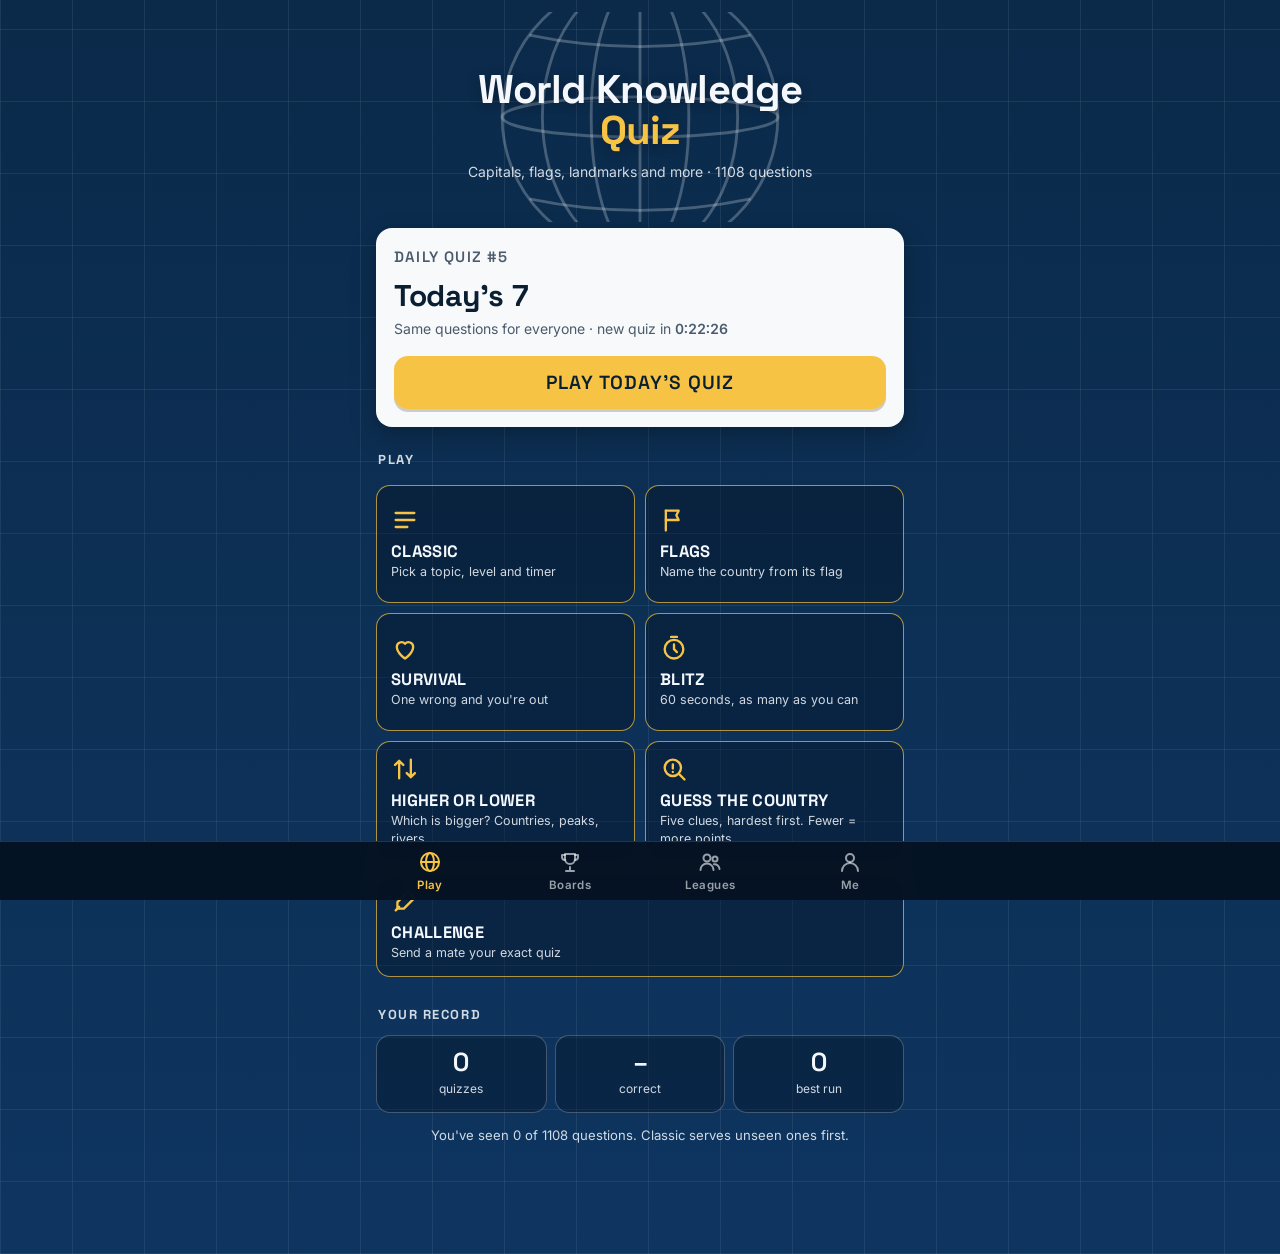
==== commit 803eb913: "Phase 3 modes: Flags tile, Guess the country, per-category higher/lower wording, Around the world ba" ====
--- a/docs/index.html
+++ b/docs/index.html
@@ -142,23 +142,23 @@
   <div class="card statcard" id="hiB"></div>
   <p class="hiask" id="hiAsk"></p>
   <div class="hibtns" id="hiBtns">
-    <button class="btn" id="hiBtn"><span aria-hidden="true">▲ </span>Higher</button>
-    <button class="btn" id="loBtn"><span aria-hidden="true">▼ </span>Lower</button>
+    <button class="btn" id="hiBtn"><span aria-hidden="true">▲ </span><span id="hiBtnT">Higher</span></button>
+    <button class="btn" id="loBtn"><span aria-hidden="true">▼ </span><span id="loBtnT">Lower</span></button>
   </div>
   <button class="btn hidden" id="hiNext">Next</button>
   <p class="small center" id="hiNote"></p>
 </section>
 
-<!-- ============ Mystery country (internal mode id "career") ============ -->
+<!-- ============ Guess the country (internal mode id "career") ============ -->
 <section id="career" class="hidden">
-  <div class="playtop"><span class="mname">Mystery country</span><button class="iconbtn" id="cQuit">Quit</button></div>
+  <div class="playtop"><span class="mname">Guess the country</span><button class="iconbtn" id="cQuit">Quit</button></div>
   <div class="scoreboard">
     <div><span>Country</span><b id="cNum">1/5</b></div>
     <div><span>Points</span><b id="cPts">0</b></div>
     <div><span>Worth</span><b id="cWorth">5</b></div>
   </div>
   <div class="card ccard">
-    <span class="tag">Clues, hardest first</span>
+    <span class="tag">Clues, hardest first · capital last</span>
     <ol class="path" id="cPath"></ol>
     <p class="left" id="cLeft"></p>
   </div>
@@ -291,7 +291,7 @@
     <p class="cmeta" id="dvLine"></p>
   </div>
   <ul class="lb divtable" id="dvTable"></ul>
-  <p class="small" id="dvNote">Every game you post earns points: Classic, daily and mystery-country points as scored, 1 per correct answer in Survival, Blitz and Higher or lower. Tables of 20; every Monday at midnight the top 3 go up and the bottom 3 go down.</p>
+  <p class="small" id="dvNote">Every game you post earns points: Classic, daily and Guess the country points as scored, 1 per correct answer in Survival, Blitz and Higher or lower. Tables of 20; every Monday at midnight the top 3 go up and the bottom 3 go down.</p>
 
   <h2 class="sec">Private leagues</h2>
   <ul class="lb" id="lgList"></ul>
@@ -375,7 +375,7 @@
     <div class="stat tile"><b id="bSurvival">–</b><span>survival</span></div>
     <div class="stat tile"><b id="bBlitz">–</b><span>blitz</span></div>
     <div class="stat tile"><b id="bHilo">–</b><span>hi-lo</span></div>
-    <div class="stat tile"><b id="bCareer">–</b><span>mystery</span></div>
+    <div class="stat tile"><b id="bCareer">–</b><span>guess</span></div>
   </div>
   <div class="achhead"><h2 class="sec">Achievements</h2><span id="achCount"></span></div>
   <div class="achgrid" id="achGrid"></div>
--- a/docs/app.css
+++ b/docs/app.css
@@ -482,3 +482,5 @@
 .getapp{display:block;margin-top:12px;text-decoration:none;border-color:var(--chalk2)}
 .getapp b{display:block;font-family:var(--head);font-weight:600;text-transform:uppercase;letter-spacing:.04em;font-size:17px;color:#f6c344}
 .getapp span{display:block;font-size:13px;color:var(--chalk2);margin-top:2px}
+/* odd number of Play tiles: the last one spans the row */
+.mode:last-child:nth-child(odd){width:calc(100% - 10px);min-height:0}
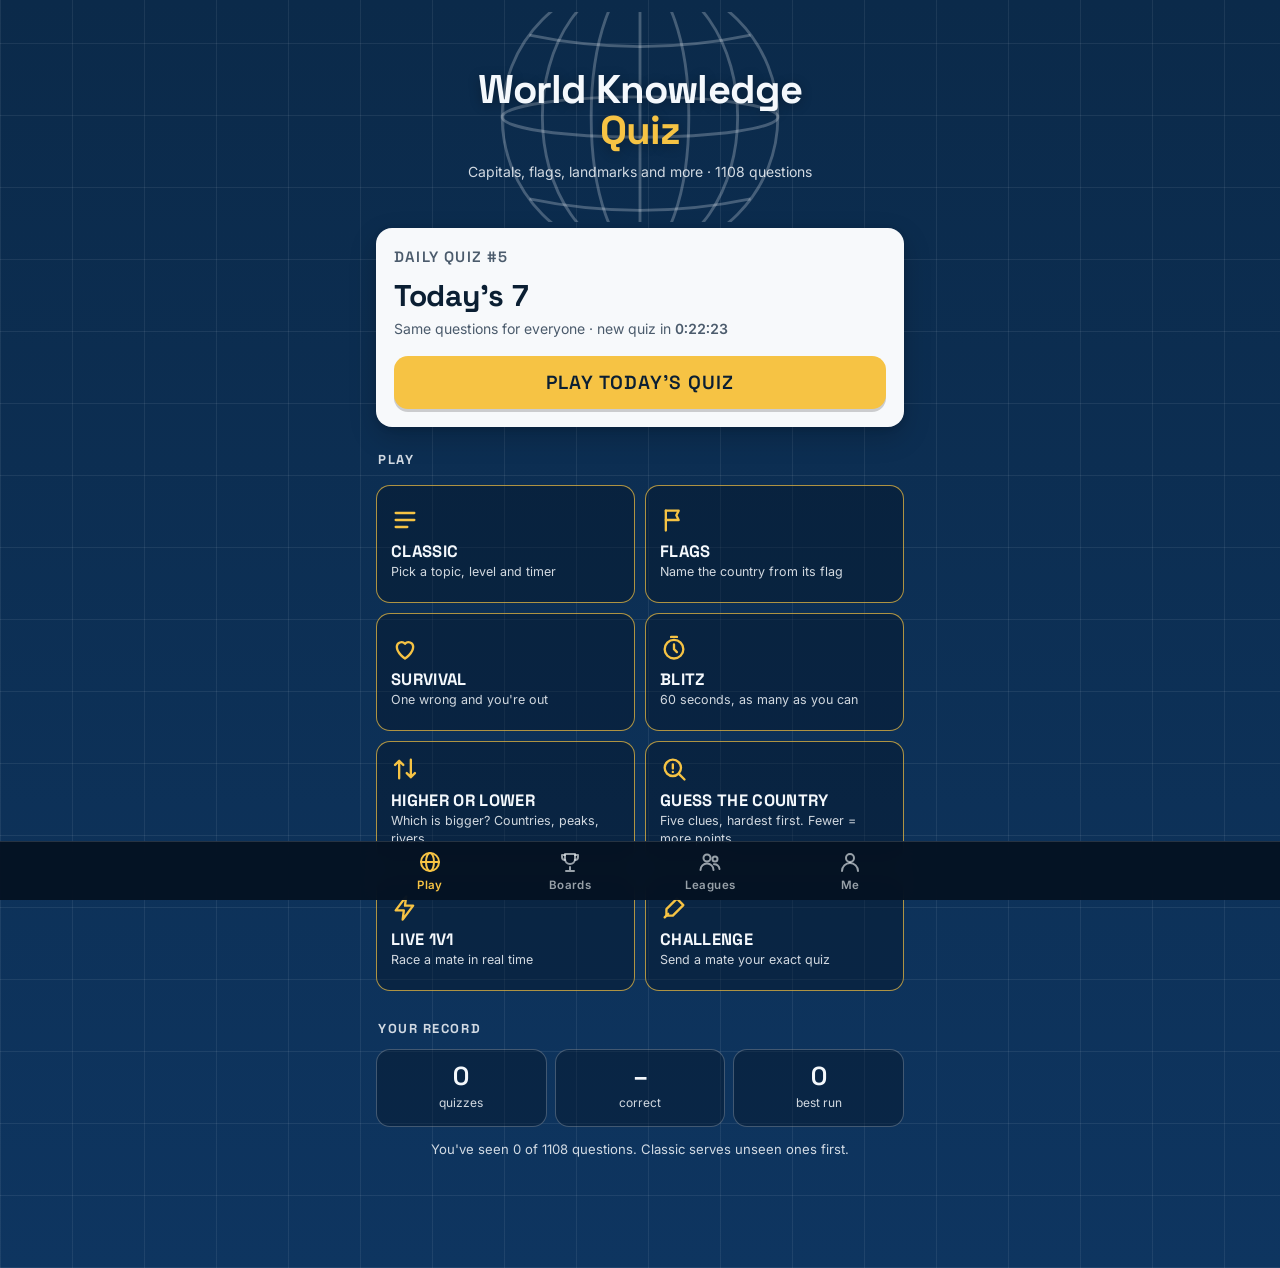
==== commit 18f657e2: "Bring in live 1v1 + ranked 1v1 league (live.py, live.js, test_live.py byte-identical to football's) " ====
--- a/docs/index.html
+++ b/docs/index.html
@@ -24,6 +24,7 @@
 <script defer src="js/modes.js"></script>
 <script defer src="js/games.js"></script>
 <script defer src="js/compete.js"></script>
+<script defer src="js/live.js"></script>
 <script defer src="js/board.js"></script>
 <script defer src="js/push.js"></script>
 <script defer src="js/me.js"></script>
@@ -293,6 +294,11 @@
   <ul class="lb divtable" id="dvTable"></ul>
   <p class="small" id="dvNote">Every game you post earns points: Classic, daily and Guess the country points as scored, 1 per correct answer in Survival, Blitz and Higher or lower. Tables of 20; every Monday at midnight the top 3 go up and the bottom 3 go down.</p>
 
+  <h2 class="sec">Live 1v1 league</h2>
+  <ul class="lb" id="lvTabTable"></ul>
+  <p class="small center" id="lvTabMsg"></p>
+  <button class="btn" id="lvTabPlay">Play a live match</button>
+
   <h2 class="sec">Private leagues</h2>
   <ul class="lb" id="lgList"></ul>
   <p class="small center" id="lgMsg"></p>
@@ -324,6 +330,73 @@
   <p class="small center" id="lMsg"></p>
   <p class="small" id="lNote">Points from every mode, for players who are in the league. The week runs Monday to Sunday (UK time).</p>
   <button class="btn ghost" id="lLeave">Leave league</button>
+</section>
+
+<!-- ============ Live 1v1 ============ -->
+<section id="live" class="hidden">
+  <div id="lvLobby">
+    <div class="pagehead"><h1>Live 1v1</h1><button class="iconbtn" id="lvBack">Back</button></div>
+    <div class="card">
+      <h2 class="ctitle">Ranked match</h2>
+      <p class="cmeta">10 questions, 15 seconds each, against whoever's online. Quicker right answers score more. Win = 3 league points, draw = 1.</p>
+      <button class="btn" id="lvFind">Find a match</button>
+    </div>
+    <div class="tile form">
+      <b>Play a mate</b>
+      <div class="namerow"><input id="lvCode" class="code" maxlength="7" placeholder="ABC123" autocomplete="off" autocorrect="off" autocapitalize="characters" spellcheck="false"><button class="btn" id="lvJoin">Join</button></div>
+      <button class="btn ghost" id="lvCreate" style="margin-top:10px">Create a match and send a code</button>
+    </div>
+    <p class="msg hidden" id="lvMsg" aria-live="polite"></p>
+    <h2 class="sec">Live league</h2>
+    <div class="chips" id="lvPeriod"></div>
+    <ul class="lb" id="lvTable"></ul>
+    <p class="small center" id="lvTableMsg"></p>
+    <p class="small">The league only counts ranked matches. Win 3, draw 1, loss 0, then points difference. Weeks run Monday to Sunday (UK time). Only the first 3 results a week against the same player count.</p>
+  </div>
+  <div id="lvWait" class="hidden">
+    <div class="pagehead"><h1>Live 1v1</h1></div>
+    <div class="card lvwait">
+      <h2 class="ctitle" id="lvWaitTitle"></h2>
+      <p class="cmeta" id="lvWaitSub"></p>
+      <div id="lvCodeBox" class="hidden"><span class="lbl">Match code</span><b class="codebig" id="lvWaitCode"></b></div>
+      <button class="btn hidden" id="lvShare">Send to a mate</button>
+      <button class="btn ghost" id="lvCancel">Cancel</button>
+    </div>
+  </div>
+  <div id="lvMatch" class="hidden">
+    <div class="playtop"><span class="mname" id="lvKind">Ranked</span><button class="iconbtn" id="lvQuit">Quit</button></div>
+    <div class="scoreboard">
+      <div><span id="lvYouName">You</span><b id="lvYouPts">0</b></div>
+      <div><span>Clock</span><b id="lvClock">–</b></div>
+      <div><span id="lvOppName">Them</span><b id="lvOppPts">0</b></div>
+    </div>
+    <div class="segs" id="lvSegs"></div>
+    <p class="small center lvstatus" id="lvStatus"></p>
+    <div class="card qcard" id="lvQCard">
+      <span class="tag" id="lvQN"></span>
+      <p class="q" id="lvQText"></p>
+      <img class="qflag hidden" id="lvImg" alt="" width="240" height="180">
+    </div>
+    <div class="opts" id="lvOpts"></div>
+    <div class="fact hidden" id="lvFact"><b>Did you know</b><p id="lvFactText"></p></div>
+  </div>
+  <div id="lvDone" class="hidden">
+    <div class="card result lvres" id="lvRes">
+      <div class="lbl" id="lvResLabel"></div>
+      <div class="big" id="lvResBig"></div>
+      <div class="vsrow">
+        <div class="side"><span class="nm" id="lvResYou"></span><b id="lvResYouPts">0</b></div>
+        <div class="mid">v</div>
+        <div class="side"><span class="nm" id="lvResOpp"></span><b id="lvResOppPts">0</b></div>
+      </div>
+      <p class="verdict" id="lvResLine"></p>
+      <p class="h2h" id="lvResNote"></p>
+    </div>
+    <button class="btn" id="lvAgain">Find another match</button>
+    <button class="btn ghost" id="lvHome">Home</button>
+    <h2 class="sec">Question by question</h2>
+    <ul class="review qq" id="lvReview"></ul>
+  </div>
 </section>
 
 <!-- ============ Name sheet (shared) ============ -->
--- a/docs/app.css
+++ b/docs/app.css
@@ -484,3 +484,20 @@
 .getapp span{display:block;font-size:13px;color:var(--chalk2);margin-top:2px}
 /* odd number of Play tiles: the last one spans the row */
 .mode:last-child:nth-child(odd){width:calc(100% - 10px);min-height:0}
+#career .ccard{margin-top:12px}
+
+/* ---------- Live 1v1 (identical in every quiz) */
+.lvwait{text-align:center}
+.lvwait .codebig{display:block;font-family:var(--head);font-size:44px;letter-spacing:.12em;margin:4px 0 14px}
+.lvwait .btn{margin-top:10px}
+.lvstatus{margin:0 0 10px;font-weight:600}
+#lvOpts .opt.picked{box-shadow:0 0 0 3px var(--yellow)}
+#lvClock.low{color:var(--segwrong)}
+#lvDone .rev{list-style:none;padding:14px 16px;margin-top:10px;background:var(--tile);border:1px solid var(--tileb);border-radius:14px}
+#lvDone .rev .qh{display:flex}
+#lvDone .rev .qn{font-family:var(--head);font-weight:600;color:var(--yellow);margin-right:10px}
+#lvDone .rev .ans{font-size:14px;margin:6px 0;color:var(--chalk)}
+#lvDone .rev .pk{font-size:13px;color:var(--chalk2)}
+#lvDone .rev .pk.ok{color:var(--chalk);font-weight:600}
+.lvres.win .big{color:var(--right)}
+.lvres.loss .big{color:var(--wrong)}
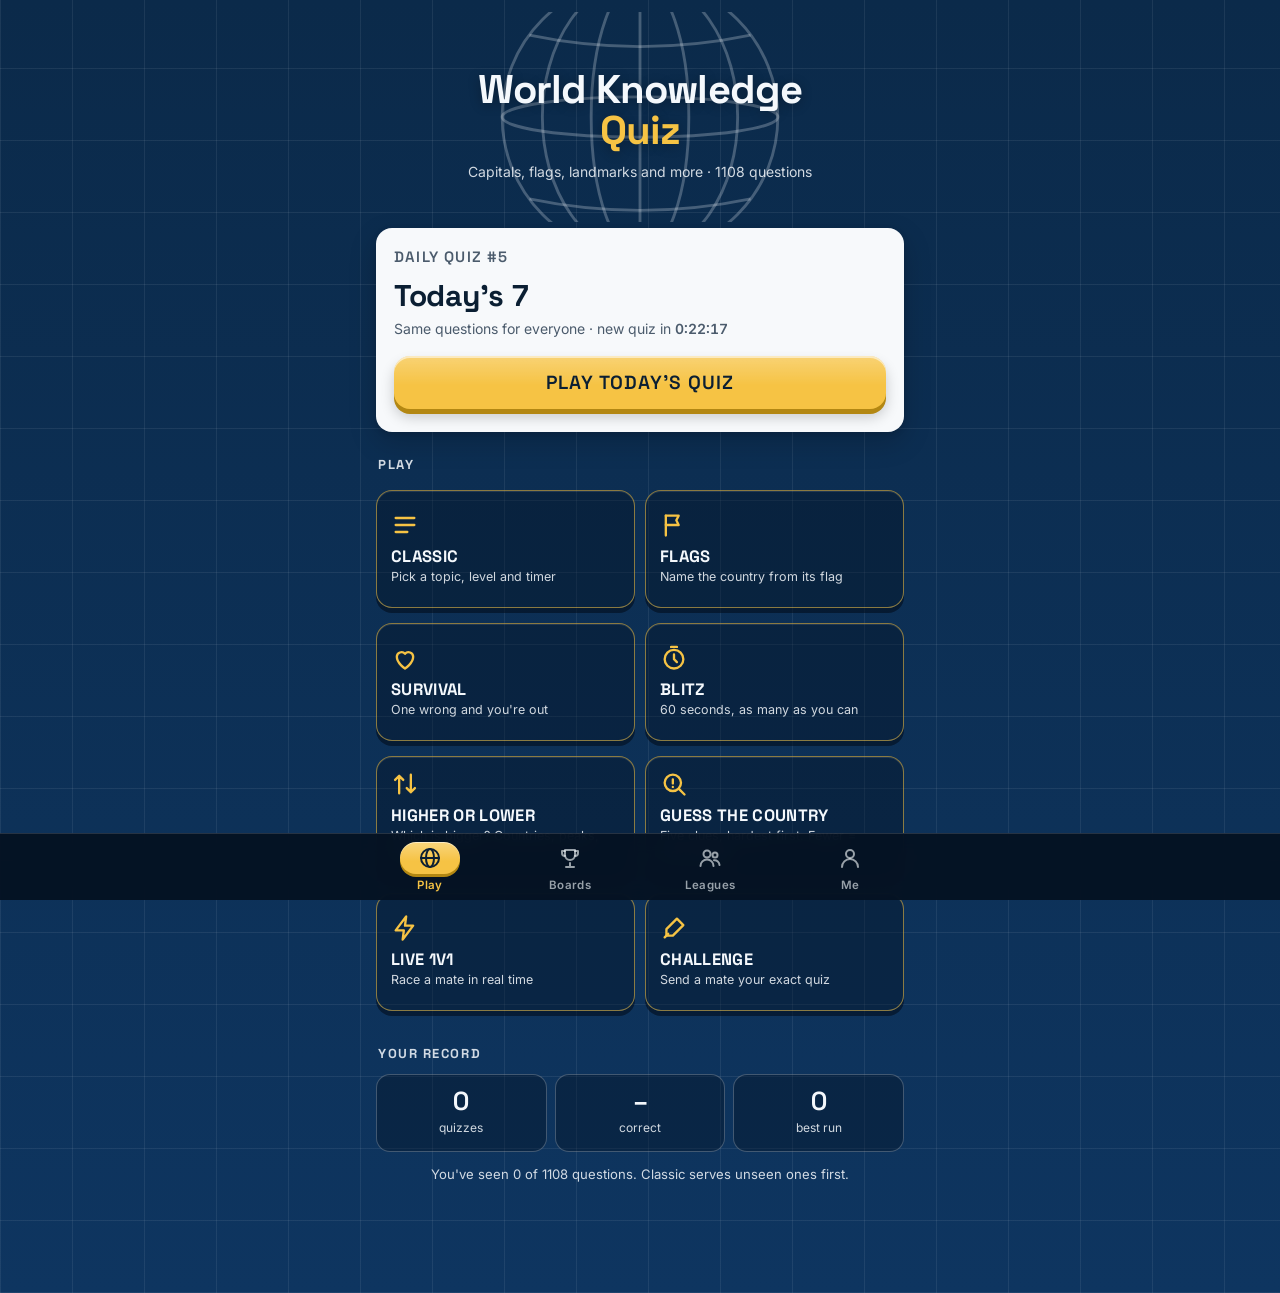
==== commit e9ee04d4: "App feel: chunky 3D buttons (ocean/gold tokens, starry-night dark edges), press-down + bounce, answe" ====
--- a/docs/index.html
+++ b/docs/index.html
@@ -96,7 +96,7 @@
 
 <!-- ============ Classic setup ============ -->
 <section id="setup" class="hidden">
-  <div class="pagehead"><h1>Classic</h1><button class="iconbtn" id="setupBack">Back</button></div>
+  <div class="pagehead"><button class="back" id="setupBack" aria-label="Back"><svg viewBox="0 0 24 24" fill="none" stroke="currentColor" stroke-width="2.4" stroke-linecap="round" stroke-linejoin="round" aria-hidden="true"><path d="M15 5l-7 7 7 7"/></svg></button><h1>Classic</h1></div>
   <h2 class="sec">Topic</h2>
   <div class="chips" id="leagues"></div>
   <h2 class="sec">Difficulty</h2>
@@ -210,7 +210,7 @@
 
 <!-- ============ Challenge hub ============ -->
 <section id="chal" class="hidden">
-  <div class="pagehead"><h1>Challenge</h1><button class="iconbtn" id="chalBack">Back</button></div>
+  <div class="pagehead"><button class="back" id="chalBack" aria-label="Back"><svg viewBox="0 0 24 24" fill="none" stroke="currentColor" stroke-width="2.4" stroke-linecap="round" stroke-linejoin="round" aria-hidden="true"><path d="M15 5l-7 7 7 7"/></svg></button><h1>Challenge</h1></div>
   <div class="card">
     <h2 class="ctitle">Got a code?</h2>
     <p class="cmeta">Play the exact quiz a mate played, then see your scores side by side.</p>
@@ -232,7 +232,7 @@
 
 <!-- ============ Challenge invite ============ -->
 <section id="chIntro" class="hidden">
-  <div class="pagehead"><h1>Challenge</h1><button class="iconbtn" id="ciBack">Home</button></div>
+  <div class="pagehead"><button class="back" id="ciBack" aria-label="Home"><svg viewBox="0 0 24 24" fill="none" stroke="currentColor" stroke-width="2.4" stroke-linecap="round" stroke-linejoin="round" aria-hidden="true"><path d="M15 5l-7 7 7 7"/></svg></button><h1>Challenge</h1></div>
   <div class="card invite">
     <div class="lbl" id="ciCode"></div>
     <p class="who" id="ciFrom"></p>
@@ -320,7 +320,7 @@
 
 <!-- ============ One private league ============ -->
 <section id="league" class="hidden">
-  <div class="pagehead"><h1 id="lName">League</h1><button class="iconbtn" id="lBack">Back</button></div>
+  <div class="pagehead"><button class="back" id="lBack" aria-label="Back"><svg viewBox="0 0 24 24" fill="none" stroke="currentColor" stroke-width="2.4" stroke-linecap="round" stroke-linejoin="round" aria-hidden="true"><path d="M15 5l-7 7 7 7"/></svg></button><h1 id="lName">League</h1></div>
   <div class="tile codetile">
     <div><span class="lbl">Join code</span><b class="codebig" id="lCode"></b></div>
     <button class="btn" id="lInvite">Invite</button>
@@ -335,7 +335,7 @@
 <!-- ============ Live 1v1 ============ -->
 <section id="live" class="hidden">
   <div id="lvLobby">
-    <div class="pagehead"><h1>Live 1v1</h1><button class="iconbtn" id="lvBack">Back</button></div>
+    <div class="pagehead"><button class="back" id="lvBack" aria-label="Back"><svg viewBox="0 0 24 24" fill="none" stroke="currentColor" stroke-width="2.4" stroke-linecap="round" stroke-linejoin="round" aria-hidden="true"><path d="M15 5l-7 7 7 7"/></svg></button><h1>Live 1v1</h1></div>
     <div class="card">
       <h2 class="ctitle">Ranked match</h2>
       <p class="cmeta">10 questions, 15 seconds each, against whoever's online. Quicker right answers score more. Win = 3 league points, draw = 1.</p>
@@ -396,6 +396,83 @@
     <button class="btn ghost" id="lvHome">Home</button>
     <h2 class="sec">Question by question</h2>
     <ul class="review qq" id="lvReview"></ul>
+  </div>
+</section>
+
+<!-- ============ 2v2 Online (live.js) ============ -->
+<section id="duo" class="hidden">
+  <div id="duHub">
+    <div class="pagehead"><button class="back" id="duBack" aria-label="Back"><svg viewBox="0 0 24 24" fill="none" stroke="currentColor" stroke-width="2.4" stroke-linecap="round" stroke-linejoin="round" aria-hidden="true"><path d="M15 5l-7 7 7 7"/></svg></button><h1>2v2 Online</h1></div>
+    <div class="card duhero">
+      <span class="lbl">Quick match</span>
+      <h2 class="ctitle">Jump in with anyone online</h2>
+      <p class="cmeta">You get a team-mate and two opponents. Empty seats are filled by bots after 30 seconds.</p>
+      <button class="btn" id="duQuick">Quick match</button>
+    </div>
+    <div class="tile form">
+      <b>Play with mates</b>
+      <p class="cmeta">Make a room and send the link. Two a side, or fill the gaps with bots.</p>
+      <button class="btn" id="duCreate">Create a room</button>
+      <div class="namerow" style="margin-top:12px"><input id="duCode" class="code" maxlength="7" placeholder="ROOM CODE" autocomplete="off" autocorrect="off" autocapitalize="characters" spellcheck="false" aria-label="Room code"><button class="btn ghost" id="duJoin">Join</button></div>
+    </div>
+    <p class="msg hidden" id="duMsg" aria-live="polite"></p>
+    <h2 class="sec">How it works</h2>
+    <ul class="duhow">
+      <li><b>10</b><span>questions, the same for all four players</span></li>
+      <li><b>15s</b><span>to answer each one: quicker right answers score more, harder ones are worth more</span></li>
+      <li><b>2+2</b><span>your points and your team-mate's are added up: the higher team total wins</span></li>
+    </ul>
+  </div>
+
+  <div id="duRoom" class="hidden">
+    <div class="pagehead"><button class="back" id="duRoomBack" aria-label="Leave room"><svg viewBox="0 0 24 24" fill="none" stroke="currentColor" stroke-width="2.4" stroke-linecap="round" stroke-linejoin="round" aria-hidden="true"><path d="M15 5l-7 7 7 7"/></svg></button><h1 id="duRoomTitle">Room</h1></div>
+    <p class="small center dunote" id="duRoomNote"></p>
+    <div class="duteams" id="duTeams"></div>
+    <div class="card dushare hidden" id="duShareBox">
+      <span class="lbl">Room code</span><b class="codebig" id="duRoomCode"></b>
+      <button class="btn" id="duShare">Send the link</button>
+    </div>
+    <button class="btn" id="duStart">Start game</button>
+    <p class="small center" id="duStartNote"></p>
+  </div>
+
+  <div id="duGame" class="hidden">
+    <div class="playtop"><span class="mname" id="duKind">2v2</span><button class="iconbtn" id="duQuit">Quit</button></div>
+    <div class="scoreboard duboard">
+      <div class="tA"><span id="duUsName">Your team</span><b id="duUsPts">0</b></div>
+      <div class="clk"><span>Clock</span><b id="duClock">–</b></div>
+      <div class="tB"><span id="duThemName">Them</span><b id="duThemPts">0</b></div>
+    </div>
+    <div class="duplayers" id="duPlayers"></div>
+    <div class="segs" id="duSegs"></div>
+    <div class="dutimer"><i id="duBar"></i></div>
+    <div class="card qcard" id="duQCard">
+      <span class="tag" id="duQN"></span>
+      <p class="q" id="duQText"></p>
+      <img class="qflag hidden" id="duImg" alt="" width="240" height="180">
+    </div>
+    <div class="ducount hidden" id="duCount"><span>Get ready</span><b id="duCountN">3</b></div>
+    <div class="opts" id="duOpts"></div>
+    <p class="small center lvstatus" id="duStatus"></p>
+    <div class="fact hidden" id="duFact"><b>Did you know</b><p id="duFactText"></p></div>
+  </div>
+
+  <div id="duDone" class="hidden">
+    <div class="card result dures" id="duRes">
+      <div class="lbl" id="duResLabel">2v2 · full time</div>
+      <div class="big" id="duResBig"></div>
+      <div class="vsrow">
+        <div class="side tA"><span class="nm" id="duResUs"></span><b id="duResUsPts">0</b></div>
+        <div class="mid">v</div>
+        <div class="side tB"><span class="nm" id="duResThem"></span><b id="duResThemPts">0</b></div>
+      </div>
+      <p class="verdict" id="duResLine"></p>
+    </div>
+    <ul class="lb duscores" id="duScores"></ul>
+    <button class="btn" id="duAgain">Rematch</button>
+    <button class="btn ghost" id="duLeave">Leave</button>
+    <h2 class="sec">Question by question</h2>
+    <ul class="review qq" id="duReview"></ul>
   </div>
 </section>
 
--- a/docs/app.css
+++ b/docs/app.css
@@ -16,6 +16,10 @@
   --head:"Space Grotesk","Avenir Next","Segoe UI",system-ui,sans-serif;
   --body:"Inter",system-ui,-apple-system,"Segoe UI",Roboto,sans-serif;
   /* ocean + a faint latitude/longitude graticule */
+  /* 3D "game" buttons: face, darker bottom edge, glossy top highlight */
+  --btn-face:#f6c344; --btn-edge:#b38712; --btn-hi:rgba(255,255,255,.55);
+  --ghost-edge:rgba(1,10,22,.55); --tile-hi:rgba(255,255,255,.1); --card-edge:rgba(11,31,51,.2);
+  --bar:rgba(11,42,74,.97);
   --page:repeating-linear-gradient(0deg,rgba(244,248,252,.075) 0,rgba(244,248,252,.075) 1px,rgba(244,248,252,0) 1px,rgba(244,248,252,0) 72px),
          repeating-linear-gradient(90deg,rgba(244,248,252,.075) 0,rgba(244,248,252,.075) 1px,rgba(244,248,252,0) 1px,rgba(244,248,252,0) 72px),
          linear-gradient(180deg,#0b2a4a 0,#0e3560 100%);
@@ -23,6 +27,8 @@
 @media (prefers-color-scheme:dark){:root{
   --card:#10203a; --ink:#eaf1f8; --ink2:rgba(234,241,248,.72); --cardb:rgba(234,241,248,.16);
   --tile:rgba(14,32,58,.55); --tileb:rgba(234,241,248,.16); --flame:#f6c344; --right:#8cc8ff; --score:#0a1a30;
+  --btn-edge:#9a730c; --btn-hi:rgba(255,255,255,.45); --ghost-edge:rgba(0,0,0,.6); --tile-hi:rgba(255,255,255,.07);
+  --card-edge:rgba(0,0,0,.5); --bar:rgba(5,13,24,.97);
   /* night sky: a sparse star field */
   --page:radial-gradient(circle at 23px 41px,rgba(255,255,255,.75) 0,rgba(255,255,255,.75) 1px,rgba(255,255,255,0) 1.6px) 0 0/197px 211px,
          radial-gradient(circle at 131px 97px,rgba(255,255,255,.55) 0,rgba(255,255,255,.55) .8px,rgba(255,255,255,0) 1.4px) 0 0/263px 229px,
@@ -501,3 +507,222 @@
 #lvDone .rev .pk.ok{color:var(--chalk);font-weight:600}
 .lvres.win .big{color:var(--right)}
 .lvres.loss .big{color:var(--wrong)}
+
+/* =====================================================================
+   App feel (revamp step 1): chunky 3D buttons, app bar, tab pill,
+   screen transitions, sheets. Everything raised has a darker bottom
+   edge (box-shadow), sinks on press and bounces back (.boing, app.js).
+   ===================================================================== */
+html,body{overscroll-behavior-y:none}
+main{padding-top:calc(12px + env(safe-area-inset-top));
+  padding-left:calc(16px + env(safe-area-inset-left));padding-right:calc(16px + env(safe-area-inset-right))}
+button,.btn,.chip,.mode,.opt,.tabbar,.divstrip,.getapp,.lb li.tap{-webkit-user-select:none;user-select:none;
+  -webkit-touch-callout:none;touch-action:manipulation}
+
+/* primary */
+.btn{position:relative;border-radius:16px;margin-bottom:5px;
+  background:linear-gradient(180deg,rgba(255,255,255,.26) 0,rgba(255,255,255,0) 55%),var(--btn-face);
+  box-shadow:0 5px 0 var(--btn-edge),0 8px 14px rgba(0,0,0,.2),inset 0 2px 0 var(--btn-hi);
+  -webkit-transition:-webkit-transform .08s ease-out,box-shadow .08s ease-out;transition:transform .08s ease-out,box-shadow .08s ease-out}
+.btn:active{-webkit-transform:translateY(4px);transform:translateY(4px);
+  box-shadow:0 1px 0 var(--btn-edge),0 2px 4px rgba(0,0,0,.2),inset 0 2px 0 var(--btn-hi)}
+.btn:disabled{opacity:.55;-webkit-transform:translateY(4px);transform:translateY(4px);box-shadow:0 1px 0 var(--btn-edge)}
+/* ghost (secondary) */
+.btn.ghost{background:var(--tile);border:1px solid var(--tileb);
+  box-shadow:0 5px 0 var(--ghost-edge),inset 0 1px 0 var(--tile-hi)}
+.btn.ghost:active{box-shadow:0 1px 0 var(--ghost-edge),inset 0 1px 0 var(--tile-hi)}
+.btn.ghost:disabled{box-shadow:0 1px 0 var(--ghost-edge)}
+.card .btn.ghost{background:transparent;border-color:var(--cardb);box-shadow:0 4px 0 var(--card-edge)}
+.card .btn.ghost:active{box-shadow:0 1px 0 var(--card-edge)}
+.iconbtn{-webkit-user-select:none;user-select:none;box-shadow:0 3px 0 var(--ghost-edge),inset 0 1px 0 var(--tile-hi);margin-bottom:3px;
+  -webkit-transition:-webkit-transform .08s,box-shadow .08s;transition:transform .08s,box-shadow .08s}
+.iconbtn:active{-webkit-transform:translateY(3px);transform:translateY(3px);box-shadow:0 0 0 var(--ghost-edge)}
+
+/* chips */
+.chip{margin:4px 4px 7px;box-shadow:0 3px 0 var(--ghost-edge),inset 0 1px 0 var(--tile-hi);
+  -webkit-transition:-webkit-transform .08s,box-shadow .08s;transition:transform .08s,box-shadow .08s}
+.chip:active{-webkit-transform:translateY(3px);transform:translateY(3px);box-shadow:0 0 0 var(--ghost-edge)}
+.chip[aria-pressed=true]{background:linear-gradient(180deg,rgba(255,255,255,.26) 0,rgba(255,255,255,0) 60%),var(--btn-face);
+  box-shadow:0 3px 0 var(--btn-edge),inset 0 1px 0 var(--btn-hi)}
+.chip[aria-pressed=true]:active{box-shadow:0 0 0 var(--btn-edge)}
+.card .chip{box-shadow:0 3px 0 var(--card-edge)}
+.card .chip[aria-pressed=true]{box-shadow:0 3px 0 var(--btn-edge),inset 0 1px 0 var(--btn-hi)}
+.card .chip:active{box-shadow:0 0 0 var(--card-edge)}
+
+/* segmented control: a trough with a raised yellow thumb */
+.seg{box-shadow:inset 0 2px 4px rgba(0,0,0,.25);padding:4px 4px 7px}
+.seg button{-webkit-transition:-webkit-transform .08s,box-shadow .08s;transition:transform .08s,box-shadow .08s}
+.seg button[aria-pressed=true]{background:linear-gradient(180deg,rgba(255,255,255,.26) 0,rgba(255,255,255,0) 60%),var(--btn-face);
+  box-shadow:0 3px 0 var(--btn-edge),inset 0 1px 0 var(--btn-hi)}
+.seg button:active{-webkit-transform:translateY(3px);transform:translateY(3px);box-shadow:none}
+
+/* mode tiles: raised cards */
+.mode{margin:5px 5px 10px;border-radius:16px;box-shadow:0 5px 0 var(--ghost-edge),inset 0 1px 0 var(--tile-hi);
+  -webkit-transition:-webkit-transform .08s ease-out,box-shadow .08s ease-out;transition:transform .08s ease-out,box-shadow .08s ease-out}
+.mode.active{border-color:rgba(246,195,68,.55)}
+.mode:active{-webkit-transform:translateY(4px);transform:translateY(4px);box-shadow:0 1px 0 var(--ghost-edge),inset 0 1px 0 var(--tile-hi)}
+.mode:disabled{-webkit-transform:translateY(4px);transform:translateY(4px);box-shadow:0 1px 0 var(--ghost-edge)}
+.divstrip,.getapp{box-shadow:0 4px 0 var(--ghost-edge),inset 0 1px 0 var(--tile-hi);margin-bottom:4px;
+  -webkit-transition:-webkit-transform .08s,box-shadow .08s;transition:transform .08s,box-shadow .08s}
+.divstrip:active,a.getapp:active{-webkit-transform:translateY(3px);transform:translateY(3px);box-shadow:0 1px 0 var(--ghost-edge)}
+div.getapp{box-shadow:none}
+.lb li.tap{box-shadow:0 3px 0 var(--ghost-edge);margin-bottom:3px;-webkit-transition:-webkit-transform .08s,box-shadow .08s;transition:transform .08s,box-shadow .08s}
+.lb li.tap:active{-webkit-transform:translateY(3px);transform:translateY(3px);box-shadow:0 0 0 var(--ghost-edge)}
+
+/* answer buttons: raised until the reveal, then everything sinks flat */
+.opt{margin-top:12px;border-radius:16px;box-shadow:0 5px 0 var(--ghost-edge),inset 0 1px 0 var(--tile-hi);
+  -webkit-transition:-webkit-transform .1s ease-out,box-shadow .1s ease-out,opacity .2s;
+  transition:transform .1s ease-out,box-shadow .1s ease-out,opacity .2s}
+.opt:active{-webkit-transform:translateY(4px);transform:translateY(4px);box-shadow:0 1px 0 var(--ghost-edge)}
+.opt:disabled{-webkit-transform:translateY(4px);transform:translateY(4px);box-shadow:0 1px 0 var(--ghost-edge)}
+.opt.right{box-shadow:0 0 0 3px var(--yellow)}
+.opt.wrong{box-shadow:0 1px 0 rgba(0,0,0,.3)}
+.lifeline{box-shadow:0 3px 0 var(--btn-edge);margin-bottom:9px;-webkit-transition:-webkit-transform .08s,box-shadow .08s;transition:transform .08s,box-shadow .08s}
+.lifeline:active{-webkit-transform:translateY(3px);transform:translateY(3px);box-shadow:0 0 0 var(--btn-edge)}
+.lifeline:disabled{box-shadow:none;-webkit-transform:translateY(3px);transform:translateY(3px)}
+
+/* release bounce (class added by app.js on click) */
+.boing{-webkit-animation:boing .26s ease-out;animation:boing .26s ease-out}
+@-webkit-keyframes boing{0%{-webkit-transform:translateY(3px)}55%{-webkit-transform:translateY(-2px)}100%{-webkit-transform:translateY(0)}}
+@keyframes boing{0%{transform:translateY(3px)}55%{transform:translateY(-2px)}100%{transform:translateY(0)}}
+
+/* sticky top app bar (every .pagehead); sub-screens get a back chevron */
+.pagehead{position:-webkit-sticky;position:sticky;top:0;z-index:4;justify-content:flex-start;
+  margin:-12px -16px 10px;padding:calc(8px + env(safe-area-inset-top)) 16px 8px;min-height:60px;
+  background:transparent;-webkit-transition:background .2s,box-shadow .2s;transition:background .2s,box-shadow .2s}
+/* transparent over the page until it scrolls, then a frosted bar (iOS-style) */
+body.scrolled .pagehead{background:var(--bar);-webkit-backdrop-filter:blur(12px);backdrop-filter:blur(12px);
+  box-shadow:0 1px 0 rgba(244,248,252,.1),0 6px 16px rgba(0,0,0,.22)}
+.pagehead h1{-webkit-box-flex:1;flex:1;min-width:0;overflow:hidden;text-overflow:ellipsis;white-space:nowrap;font-size:26px}
+.back{-webkit-box-flex:0;flex:none;width:44px;height:44px;margin:0 6px 0 -8px;padding:0;border:0;border-radius:50%;
+  background:transparent;color:var(--chalk);cursor:pointer;-webkit-transition:background .12s;transition:background .12s}
+.back svg{display:block;width:26px;height:26px;margin:0 auto}
+.back:active{background:rgba(244,248,252,.16)}
+
+/* tab bar: raised yellow pill behind the active icon, icon pops in */
+.tabbar{padding-left:env(safe-area-inset-left);padding-right:env(safe-area-inset-right)}
+.tabbar button{padding:8px 0 6px}
+.tabbar svg{box-sizing:content-box;width:24px;height:24px;padding:4px 18px;border-radius:999px;margin:0 auto 3px;
+  -webkit-transition:background .15s,color .15s;transition:background .15s,color .15s}
+.tabbar button:active svg{background:rgba(244,248,252,.12)}
+.tabbar button[aria-current=page] svg{color:#0b1f33;
+  background:linear-gradient(180deg,rgba(255,255,255,.3) 0,rgba(255,255,255,0) 60%),var(--btn-face);
+  box-shadow:0 3px 0 var(--btn-edge),inset 0 1px 0 var(--btn-hi);
+  -webkit-animation:tabpop .32s cubic-bezier(.2,.9,.3,1.4);animation:tabpop .32s cubic-bezier(.2,.9,.3,1.4)}
+@-webkit-keyframes tabpop{0%{-webkit-transform:scale(.8)}100%{-webkit-transform:scale(1)}}
+@keyframes tabpop{0%{transform:scale(.8)}100%{transform:scale(1)}}
+
+/* screen transitions (show() adds one of these to the incoming screen) */
+.in-fwd{-webkit-animation:inFwd .2s ease-out;animation:inFwd .2s ease-out}
+.in-back{-webkit-animation:inBack .2s ease-out;animation:inBack .2s ease-out}
+.in-fade{-webkit-animation:inFade .18s ease-out;animation:inFade .18s ease-out}
+@-webkit-keyframes inFwd{0%{opacity:0;-webkit-transform:translateX(28px)}100%{opacity:1;-webkit-transform:none}}
+@keyframes inFwd{0%{opacity:0;transform:translateX(28px)}100%{opacity:1;transform:none}}
+@-webkit-keyframes inBack{0%{opacity:0;-webkit-transform:translateX(-28px)}100%{opacity:1;-webkit-transform:none}}
+@keyframes inBack{0%{opacity:0;transform:translateX(-28px)}100%{opacity:1;transform:none}}
+@-webkit-keyframes inFade{0%{opacity:0;-webkit-transform:translateY(6px)}100%{opacity:1;-webkit-transform:none}}
+@keyframes inFade{0%{opacity:0;transform:translateY(6px)}100%{opacity:1;transform:none}}
+body{overflow-x:hidden}
+
+/* bottom sheets slide up */
+.sheet{-webkit-animation:inFade .18s ease-out;animation:inFade .18s ease-out}
+.sheet .card{border-radius:22px;padding-top:24px;position:relative;
+  -webkit-animation:sheetUp .28s cubic-bezier(.2,.9,.3,1.1);animation:sheetUp .28s cubic-bezier(.2,.9,.3,1.1)}
+.sheet .card:before{content:"";position:absolute;left:50%;top:9px;width:40px;height:5px;margin-left:-20px;border-radius:3px;background:var(--cardb)}
+@-webkit-keyframes sheetUp{0%{-webkit-transform:translateY(60%)}100%{-webkit-transform:none}}
+@keyframes sheetUp{0%{transform:translateY(60%)}100%{transform:none}}
+
+/* ---------- 2v2 Online (live.js; identical in every quiz) */
+body{--tA:var(--yellow);--tB:#3fd4bf}
+.mode.hot{width:calc(100% - 10px);min-height:92px;padding-left:80px;padding-right:64px;border-color:var(--yellow);
+  background:linear-gradient(120deg,rgba(246,195,68,.3) 0,rgba(63,212,191,.22) 100%),var(--tile);
+  box-shadow:0 5px 0 var(--btn-edge),inset 0 1px 0 var(--btn-hi)}
+.mode.hot:active{box-shadow:0 1px 0 var(--btn-edge),inset 0 1px 0 var(--btn-hi)}
+.mode.hot .ic{position:absolute;left:18px;top:50%;width:46px;height:46px;margin:-23px 0 0;color:var(--yellow)}
+.mode.hot .ic svg{width:46px;height:46px}
+.mode.hot b{font-size:23px}
+.mode.hot span{font-size:13px}
+.mode .new{position:absolute;right:12px;top:12px;margin:0;padding:3px 9px;border-radius:999px;font-size:11px;font-weight:800;
+  letter-spacing:.06em;text-transform:uppercase;color:#0b1f33;background:var(--yellow);box-shadow:0 2px 0 var(--btn-edge)}
+.duhero .lbl,.dushare .lbl{font-family:var(--head);font-weight:600;font-size:14px;letter-spacing:.1em;text-transform:uppercase;color:var(--ink2)}
+.duhero .btn{margin-top:14px}
+#duHub .tile.form{margin-top:14px}
+#duHub .tile.form .btn{margin-top:12px}
+#duHub .namerow .btn{margin-top:0}
+.duhow{list-style:none;margin:0;padding:0}
+.duhow li{display:flex;align-items:center;margin-bottom:8px;padding:10px 14px;background:var(--tile);border:1px solid var(--tileb);border-radius:14px}
+.duhow b{flex:none;width:58px;font-family:var(--head);font-size:26px;color:var(--yellow)}
+.duhow span{font-size:14px;color:var(--chalk2)}
+.dunote{min-height:1.2em;margin:0 0 12px}
+.duteams{display:flex;margin:0 -5px 16px}
+.duteam{-webkit-box-flex:1;flex:1;min-width:0;margin:0 5px;padding:10px 10px 12px;background:var(--tile);border:1px solid var(--tileb);
+  border-top:5px solid var(--tA);border-radius:16px;box-shadow:0 5px 0 var(--ghost-edge),inset 0 1px 0 var(--tile-hi)}
+.duteam.tB{border-top-color:var(--tB)}
+.duteam.mine{border-color:var(--tA);border-top-width:5px}
+.duteam.tB.mine{border-color:var(--tB)}
+.dth{padding:0 2px;min-height:44px}
+.dth b{display:block}
+.dth b{font-family:var(--head);font-size:19px;text-transform:uppercase;letter-spacing:.05em;color:var(--tA)}
+.duteam.tB .dth b{color:var(--tB)}
+.dth span{display:block;font-size:11px;font-weight:700;text-transform:uppercase;letter-spacing:.06em;color:var(--chalk2)}
+.duseat{display:flex;align-items:center;width:100%;min-height:52px;margin-top:8px;padding:8px;border:0;border-radius:12px;
+  background:rgba(0,0,0,.2);color:var(--chalk);font:inherit;text-align:left}
+.duseat .av{-webkit-box-flex:0;flex:none;display:flex;align-items:center;justify-content:center;width:34px;height:34px;margin-right:8px;
+  border-radius:50%;background:var(--tA);color:#0b1f33;font-weight:800;font-size:15px}
+.duteam.tB .duseat .av{background:var(--tB)}
+.duseat .nm{-webkit-box-flex:1;flex:1;min-width:0;overflow:hidden;text-overflow:ellipsis;white-space:nowrap;font-weight:600;font-size:14px}
+.duseat .hs{flex:none;margin-left:4px;padding:1px 6px;border-radius:6px;font-size:10px;font-weight:800;text-transform:uppercase;
+  background:rgba(244,248,252,.18);color:var(--chalk)}
+.duseat.you{box-shadow:inset 0 0 0 2px var(--chalk2)}
+.duseat.empty{background:transparent;border:2px dashed var(--tileb);color:var(--chalk2);cursor:pointer;
+  box-shadow:0 3px 0 var(--ghost-edge);-webkit-transition:-webkit-transform .08s,box-shadow .08s;transition:transform .08s,box-shadow .08s}
+.duseat.empty:active{-webkit-transform:translateY(3px);transform:translateY(3px);box-shadow:none}
+.duseat.empty:disabled{box-shadow:none;cursor:default;opacity:.7}
+.duseat.empty .av,.duteam.tB .duseat.empty .av{background:transparent;color:var(--chalk2);border:2px solid var(--tileb);font-size:20px}
+.dushare{text-align:center;margin-bottom:16px}
+.dushare .codebig{display:block;font-family:var(--head);font-size:42px;letter-spacing:.12em;margin:2px 0 12px;color:var(--ink)}
+#duStartNote{margin-top:6px}
+.duboard .tA b{color:var(--tA)}
+.duboard .tB b{color:var(--tB)}
+.duboard .clk b{color:var(--chalk)}
+.duboard .clk b.low{color:var(--segwrong)}
+.duboard span{overflow:hidden;text-overflow:ellipsis;white-space:nowrap;padding:0 4px}
+.duplayers{display:flex;flex-wrap:wrap;justify-content:center;margin:10px -3px 0}
+.dup{display:flex;align-items:center;max-width:47%;margin:3px;padding:3px 10px 3px 3px;border-radius:999px;background:var(--tile);
+  border:1px solid var(--tileb);font-size:12.5px;font-weight:600}
+.dup i{-webkit-box-flex:0;flex:none;display:flex;align-items:center;justify-content:center;width:22px;height:22px;margin-right:6px;
+  border-radius:50%;font-style:normal;font-size:11px;font-weight:800;color:#0b1f33;background:var(--tA)}
+.dup.tB i{background:var(--tB)}
+.dup.in i{background:var(--right);color:#fff}
+.dup span{overflow:hidden;text-overflow:ellipsis;white-space:nowrap}
+.dup em{font-style:normal;font-size:10px;text-transform:uppercase;opacity:.7;margin-left:5px}
+.dutimer{height:5px;margin:-6px 0 12px;border-radius:3px;background:var(--segnone);overflow:hidden}
+.dutimer i{display:block;height:100%;width:100%;background:var(--yellow);-webkit-transition:width .2s linear;transition:width .2s linear}
+.ducount{text-align:center;padding:36px 0 20px}
+.ducount span{display:block;font-family:var(--head);font-size:18px;letter-spacing:.12em;text-transform:uppercase;color:var(--chalk2)}
+.ducount b{display:block;font-family:var(--head);font-weight:700;font-size:120px;line-height:1.05;color:var(--yellow);text-shadow:0 6px 0 rgba(0,0,0,.25)}
+#duOpts .opt.picked{box-shadow:0 0 0 3px var(--yellow)}
+.opt .who{display:flex;flex-wrap:wrap;justify-content:flex-end;max-width:48%;margin-left:auto;padding-left:6px}
+.opt .who i{margin:2px 0 2px 4px;padding:2px 7px;border-radius:999px;font-style:normal;font-size:11px;font-weight:800;
+  color:#0b1f33;background:var(--tA);max-width:90px;overflow:hidden;text-overflow:ellipsis;white-space:nowrap}
+.opt .who i.tB{background:var(--tB)}
+#duStatus{margin:12px 0 0;font-weight:600}
+.dures.win .big{color:var(--right)}
+.dures.loss .big{color:var(--wrong)}
+.dures .vsrow .tA b{color:#a77a0c}
+.dures .vsrow .tB b{color:#12867a}
+.duscores{margin-top:14px}
+.duline.tA{border-left:5px solid var(--tA)}
+.duline.tB{border-left:5px solid var(--tB)}
+#duDone .btn{margin-top:10px}
+#duDone .rev{list-style:none;padding:14px 16px;margin-top:10px;background:var(--tile);border:1px solid var(--tileb);border-radius:14px}
+#duDone .rev .qh{display:flex}
+#duDone .rev .qn{font-family:var(--head);font-weight:600;color:var(--yellow);margin-right:10px}
+#duDone .rev .ans{font-size:14px;margin:6px 0;color:var(--chalk)}
+#duDone .rev .pk{font-size:13px;color:var(--chalk2)}
+#duDone .rev .pk.ok{color:var(--chalk);font-weight:600}
+@media (prefers-color-scheme:dark){.dures .vsrow .tA b{color:var(--tA)}.dures .vsrow .tB b{color:var(--tB)}}
+
+/* the hot 2v2 tile has its own row: count the pairs after it */
+.mode.hot ~ .mode:last-child:nth-child(odd){width:calc(50% - 10px);min-height:118px}
+.mode.hot ~ .mode:last-child:nth-child(even){width:calc(100% - 10px);min-height:0}
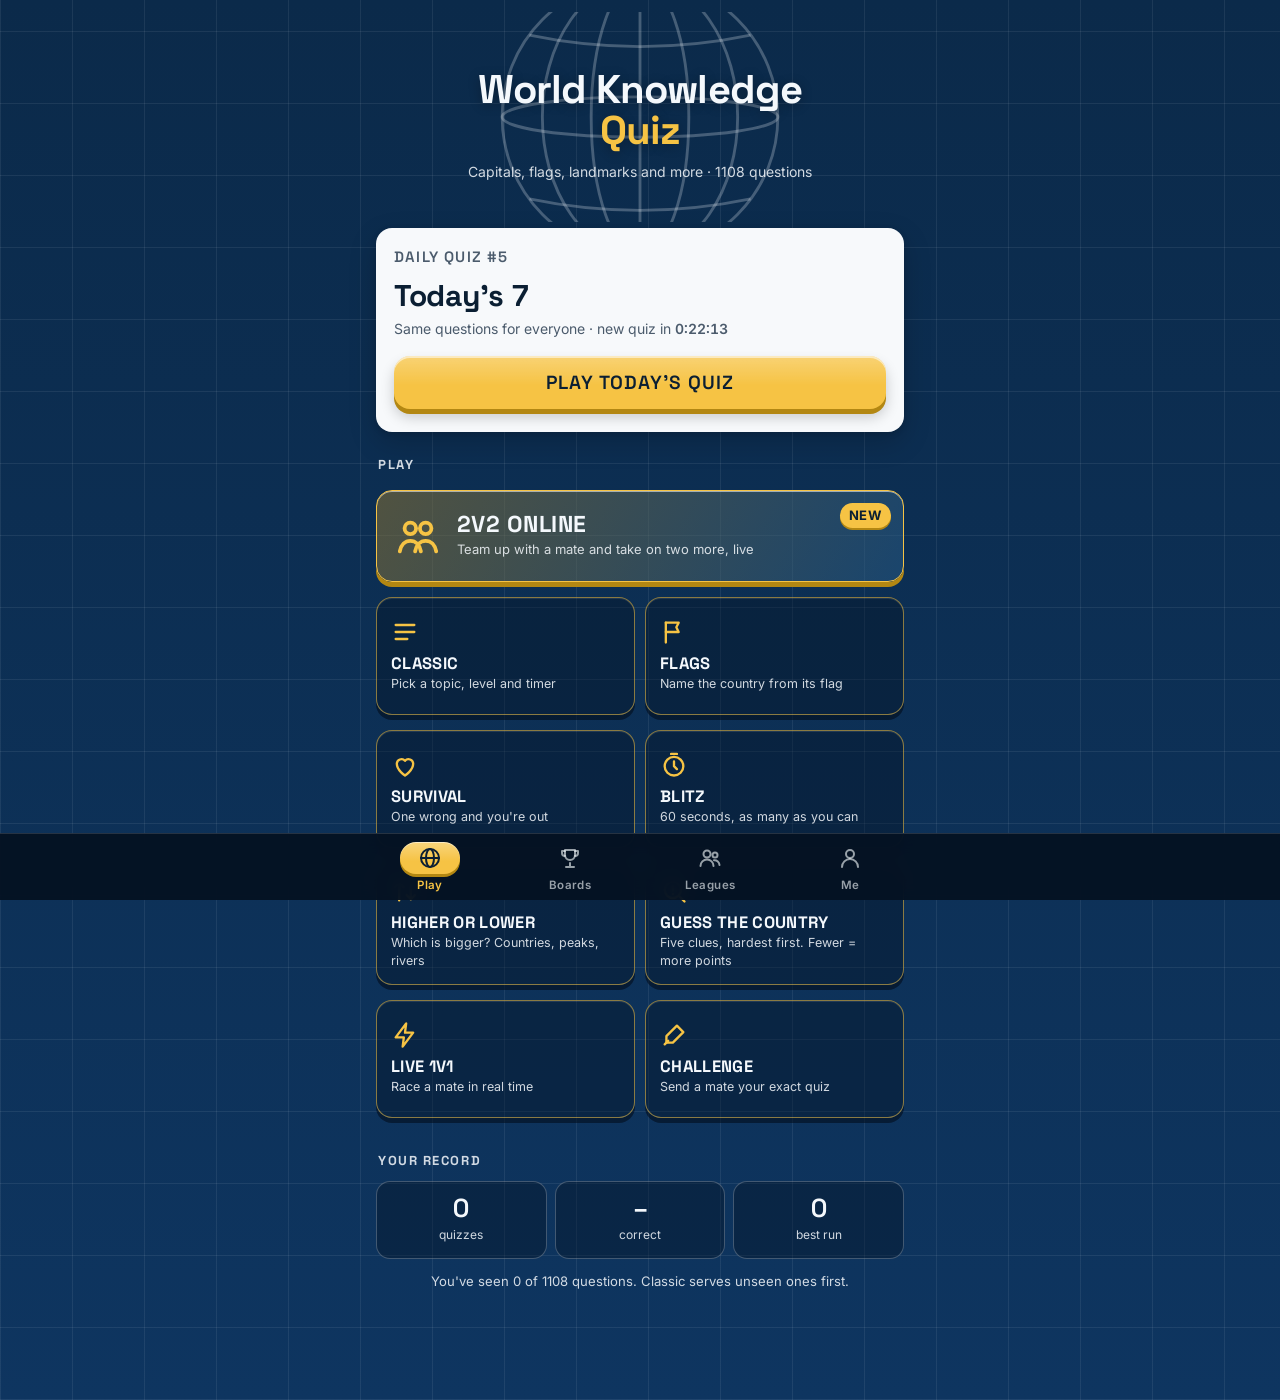
==== commit fbbd35eb: "Play vs bots (online + offline), bot levels and themed names, results Share, evening daily reminder " ====
--- a/docs/index.html
+++ b/docs/index.html
@@ -341,6 +341,13 @@
       <p class="cmeta">10 questions, 15 seconds each, against whoever's online. Quicker right answers score more. Win = 3 league points, draw = 1.</p>
       <button class="btn" id="lvFind">Find a match</button>
     </div>
+    <div class="card lvbots" id="lvBotCard">
+      <h2 class="ctitle">Play vs bots</h2>
+      <p class="cmeta">No waiting: the same 10 questions, 15 seconds each. Bot games don't count for the league. The 1v1 works offline too.</p>
+      <p class="msg hidden" id="lvBotOff">Can't reach the server right now, so the bot game runs on your phone.</p>
+      <div class="seg" id="lvLevel" role="group" aria-label="Bot level"></div>
+      <div class="lvbotbtns"><button class="btn" id="lvBot1">1v1 vs bot</button><button class="btn ghost" id="lvBot2">2v2 with bots</button></div>
+    </div>
     <div class="tile form">
       <b>Play a mate</b>
       <div class="namerow"><input id="lvCode" class="code" maxlength="7" placeholder="ABC123" autocomplete="off" autocorrect="off" autocapitalize="characters" spellcheck="false"><button class="btn" id="lvJoin">Join</button></div>
@@ -393,6 +400,7 @@
       <p class="h2h" id="lvResNote"></p>
     </div>
     <button class="btn" id="lvAgain">Find another match</button>
+    <button class="btn ghost" id="lvShareRes">Share result</button>
     <button class="btn ghost" id="lvHome">Home</button>
     <h2 class="sec">Question by question</h2>
     <ul class="review qq" id="lvReview"></ul>
@@ -415,6 +423,7 @@
       <button class="btn" id="duCreate">Create a room</button>
       <div class="namerow" style="margin-top:12px"><input id="duCode" class="code" maxlength="7" placeholder="ROOM CODE" autocomplete="off" autocorrect="off" autocapitalize="characters" spellcheck="false" aria-label="Room code"><button class="btn ghost" id="duJoin">Join</button></div>
     </div>
+    <button class="btn ghost" id="duBots">Play vs bots (you + a bot v 2 bots)</button>
     <p class="msg hidden" id="duMsg" aria-live="polite"></p>
     <h2 class="sec">How it works</h2>
     <ul class="duhow">
@@ -470,6 +479,7 @@
     </div>
     <ul class="lb duscores" id="duScores"></ul>
     <button class="btn" id="duAgain">Rematch</button>
+    <button class="btn ghost" id="duShareRes">Share result</button>
     <button class="btn ghost" id="duLeave">Leave</button>
     <h2 class="sec">Question by question</h2>
     <ul class="review qq" id="duReview"></ul>
--- a/docs/app.css
+++ b/docs/app.css
@@ -104,7 +104,7 @@
 .daily .doneRow{display:flex;align-items:center;margin-top:12px}
 .daily .doneRow .score{margin-right:14px}
 .daily .btns{display:flex;margin-top:14px}
-.daily .btns .btn{margin-top:0}
+.daily .btns .btn{margin-top:0;padding-left:8px;padding-right:8px;font-size:17px;white-space:nowrap}
 .daily .btns .btn + .btn{margin-left:10px}
 .grid7{display:flex;flex-wrap:wrap}
 .grid7 i{display:block;width:22px;height:22px;border-radius:5px;margin:2px 5px 2px 0;background:var(--right)}
@@ -633,9 +633,9 @@
 @keyframes sheetUp{0%{transform:translateY(60%)}100%{transform:none}}
 
 /* ---------- 2v2 Online (live.js; identical in every quiz) */
-body{--tA:var(--yellow);--tB:#3fd4bf}
+body{--tA:var(--yellow);--tB:#4fb3ff}
 .mode.hot{width:calc(100% - 10px);min-height:92px;padding-left:80px;padding-right:64px;border-color:var(--yellow);
-  background:linear-gradient(120deg,rgba(246,195,68,.3) 0,rgba(63,212,191,.22) 100%),var(--tile);
+  background:linear-gradient(120deg,rgba(246,195,68,.3) 0,rgba(79,179,255,.24) 100%),var(--tile);
   box-shadow:0 5px 0 var(--btn-edge),inset 0 1px 0 var(--btn-hi)}
 .mode.hot:active{box-shadow:0 1px 0 var(--btn-edge),inset 0 1px 0 var(--btn-hi)}
 .mode.hot .ic{position:absolute;left:18px;top:50%;width:46px;height:46px;margin:-23px 0 0;color:var(--yellow)}
@@ -671,8 +671,7 @@
   border-radius:50%;background:var(--tA);color:#0b1f33;font-weight:800;font-size:15px}
 .duteam.tB .duseat .av{background:var(--tB)}
 .duseat .nm{-webkit-box-flex:1;flex:1;min-width:0;overflow:hidden;text-overflow:ellipsis;white-space:nowrap;font-weight:600;font-size:14px}
-.duseat .hs{flex:none;margin-left:4px;padding:1px 6px;border-radius:6px;font-size:10px;font-weight:800;text-transform:uppercase;
-  background:rgba(244,248,252,.18);color:var(--chalk)}
+.duseat .nm small{display:block;margin-top:1px;font-size:10px;font-weight:800;text-transform:uppercase;letter-spacing:.06em;color:var(--chalk2)}
 .duseat.you{box-shadow:inset 0 0 0 2px var(--chalk2)}
 .duseat.empty{background:transparent;border:2px dashed var(--tileb);color:var(--chalk2);cursor:pointer;
   box-shadow:0 3px 0 var(--ghost-edge);-webkit-transition:-webkit-transform .08s,box-shadow .08s;transition:transform .08s,box-shadow .08s}
@@ -710,7 +709,7 @@
 .dures.win .big{color:var(--right)}
 .dures.loss .big{color:var(--wrong)}
 .dures .vsrow .tA b{color:#a77a0c}
-.dures .vsrow .tB b{color:#12867a}
+.dures .vsrow .tB b{color:#1f6fb2}
 .duscores{margin-top:14px}
 .duline.tA{border-left:5px solid var(--tA)}
 .duline.tB{border-left:5px solid var(--tB)}
@@ -726,3 +725,11 @@
 /* the hot 2v2 tile has its own row: count the pairs after it */
 .mode.hot ~ .mode:last-child:nth-child(odd){width:calc(50% - 10px);min-height:118px}
 .mode.hot ~ .mode:last-child:nth-child(even){width:calc(100% - 10px);min-height:0}
+
+/* Play vs bots (live.js) */
+.lvbots .seg{margin:12px 0}
+.lvbotbtns{display:flex;gap:10px}
+.lvbotbtns .btn{-webkit-box-flex:1;flex:1;margin:0}
+.lvbots.hot{outline:2px solid var(--yellow);outline-offset:2px}
+#lvBotOff{margin:8px 0 0}
+#duBots{margin-top:12px}
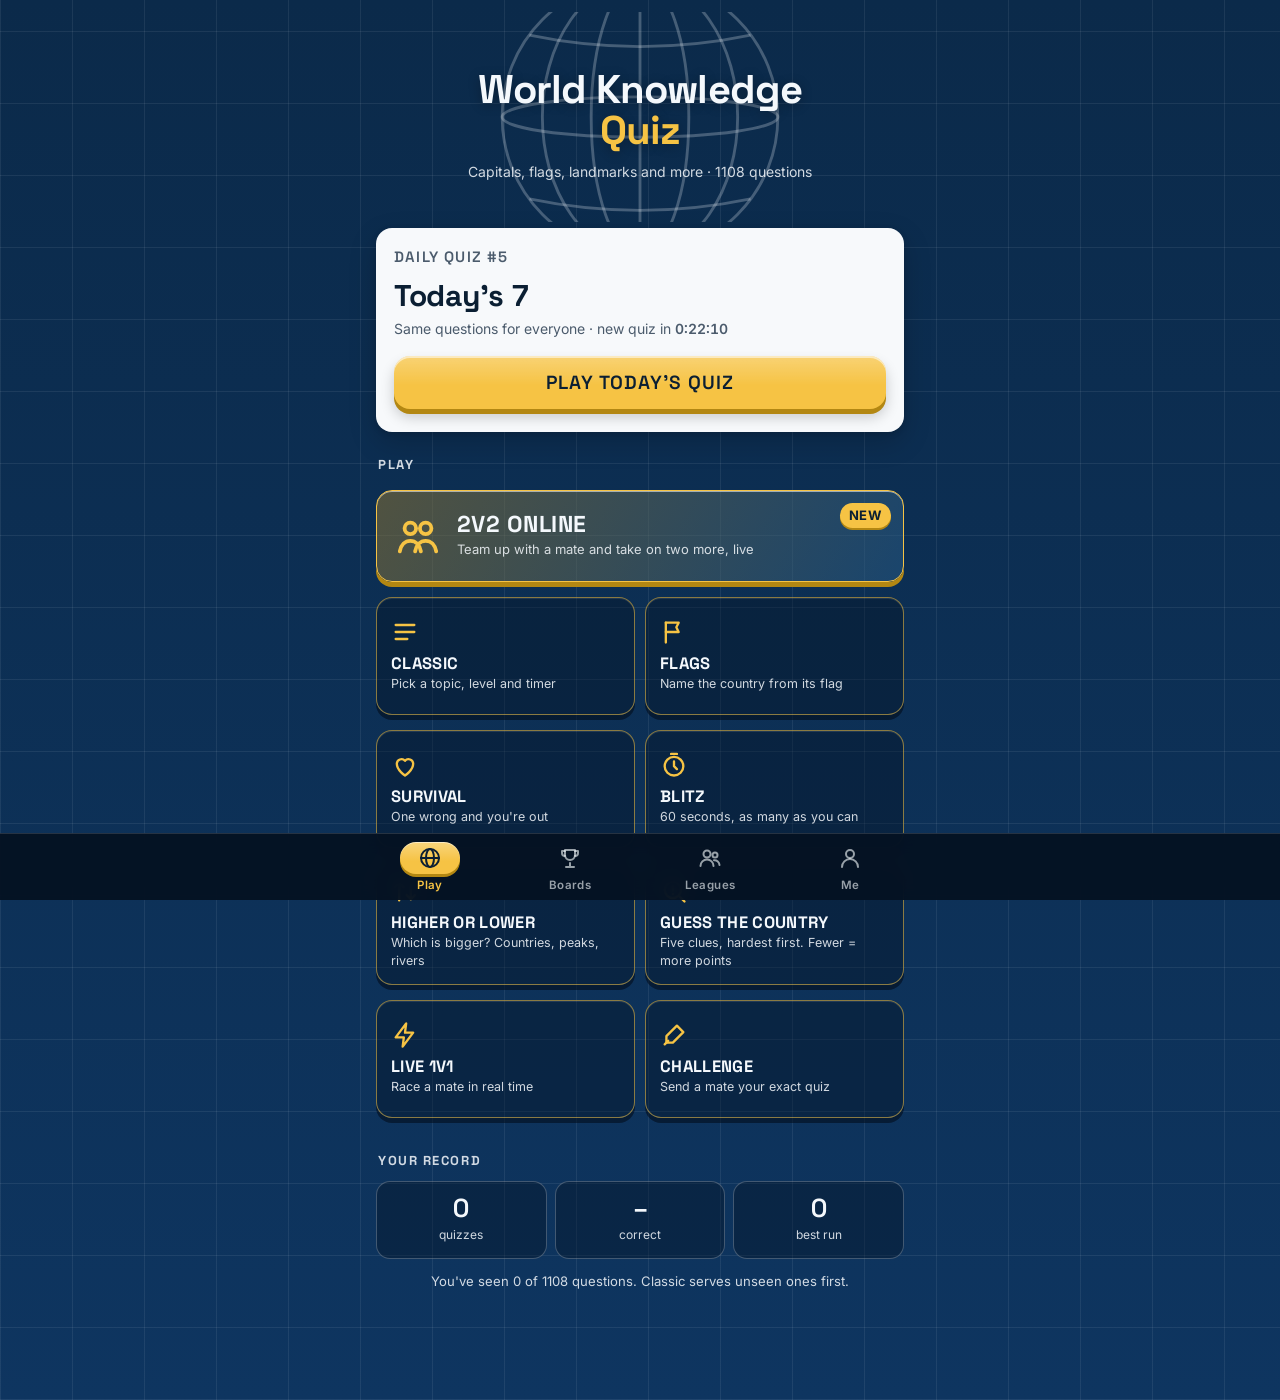
==== commit ad817d59: "Install page: docs/install.html with Android APK download + iPhone Add to Home Screen steps (auto-hi" ====
--- a/docs/index.html
+++ b/docs/index.html
@@ -78,9 +78,9 @@
     <b>Get the Android app</b><span>Same game, full screen, straight from your home screen</span>
   </a>
 
-  <div class="tile getapp hidden" id="getAppIos">
-    <b>Get the iPhone app</b><span>Tap the Share button <svg aria-hidden="true" width="14" height="14" viewBox="0 0 24 24" fill="none" stroke="currentColor" stroke-width="2" stroke-linecap="round" stroke-linejoin="round" style="vertical-align:-2px"><path d="M12 3v12M7 8l5-5 5 5M5 14v5a2 2 0 0 0 2 2h10a2 2 0 0 0 2-2v-5"/></svg> in Safari, then Add to Home Screen. Same game, full screen, works offline.</span>
-  </div>
+  <a class="tile getapp hidden" id="getAppIos" href="install.html#ios">
+    <b>Get the iPhone app</b><span>Tap the Share button <svg aria-hidden="true" width="14" height="14" viewBox="0 0 24 24" fill="none" stroke="currentColor" stroke-width="2" stroke-linecap="round" stroke-linejoin="round" style="vertical-align:-2px"><path d="M12 3v12M7 8l5-5 5 5M5 14v5a2 2 0 0 0 2 2h10a2 2 0 0 0 2-2v-5"/></svg> in Safari, then Add to Home Screen. Same game, full screen, works offline. <u>How to install</u></span>
+  </a>
 
   <h2 class="sec">Play</h2>
   <div class="modes" id="modes"></div>
@@ -557,7 +557,7 @@
   <div class="tile">
     <p style="margin:0">No accounts, no ads, no tracking. Your name and scores are only used for the boards.</p>
     <p style="margin:10px 0 0"><a href="privacy.html">Privacy policy</a></p>
-    <p style="margin:10px 0 0"><a href="https://github.com/teo2301/world-quiz/releases/latest" rel="noopener">Download the Android app</a> · iPhone: Share → Add to Home Screen</p>
+    <p style="margin:10px 0 0"><a href="install.html">Install the app</a> (Android APK or iPhone Add to Home Screen)</p>
   </div>
   <p class="small center" id="version"></p>
 </section>
--- a/docs/app.css
+++ b/docs/app.css
@@ -731,5 +731,8 @@
 .lvbotbtns{display:flex;gap:10px}
 .lvbotbtns .btn{-webkit-box-flex:1;flex:1;margin:0}
 .lvbots.hot{outline:2px solid var(--yellow);outline-offset:2px}
+.lvchal{border-left:4px solid var(--yellow)}
+.lvchal .btn{margin-top:10px}
+.lvchalhot{outline:2px solid var(--yellow);outline-offset:2px}
 #lvBotOff{margin:8px 0 0}
 #duBots{margin-top:12px}
